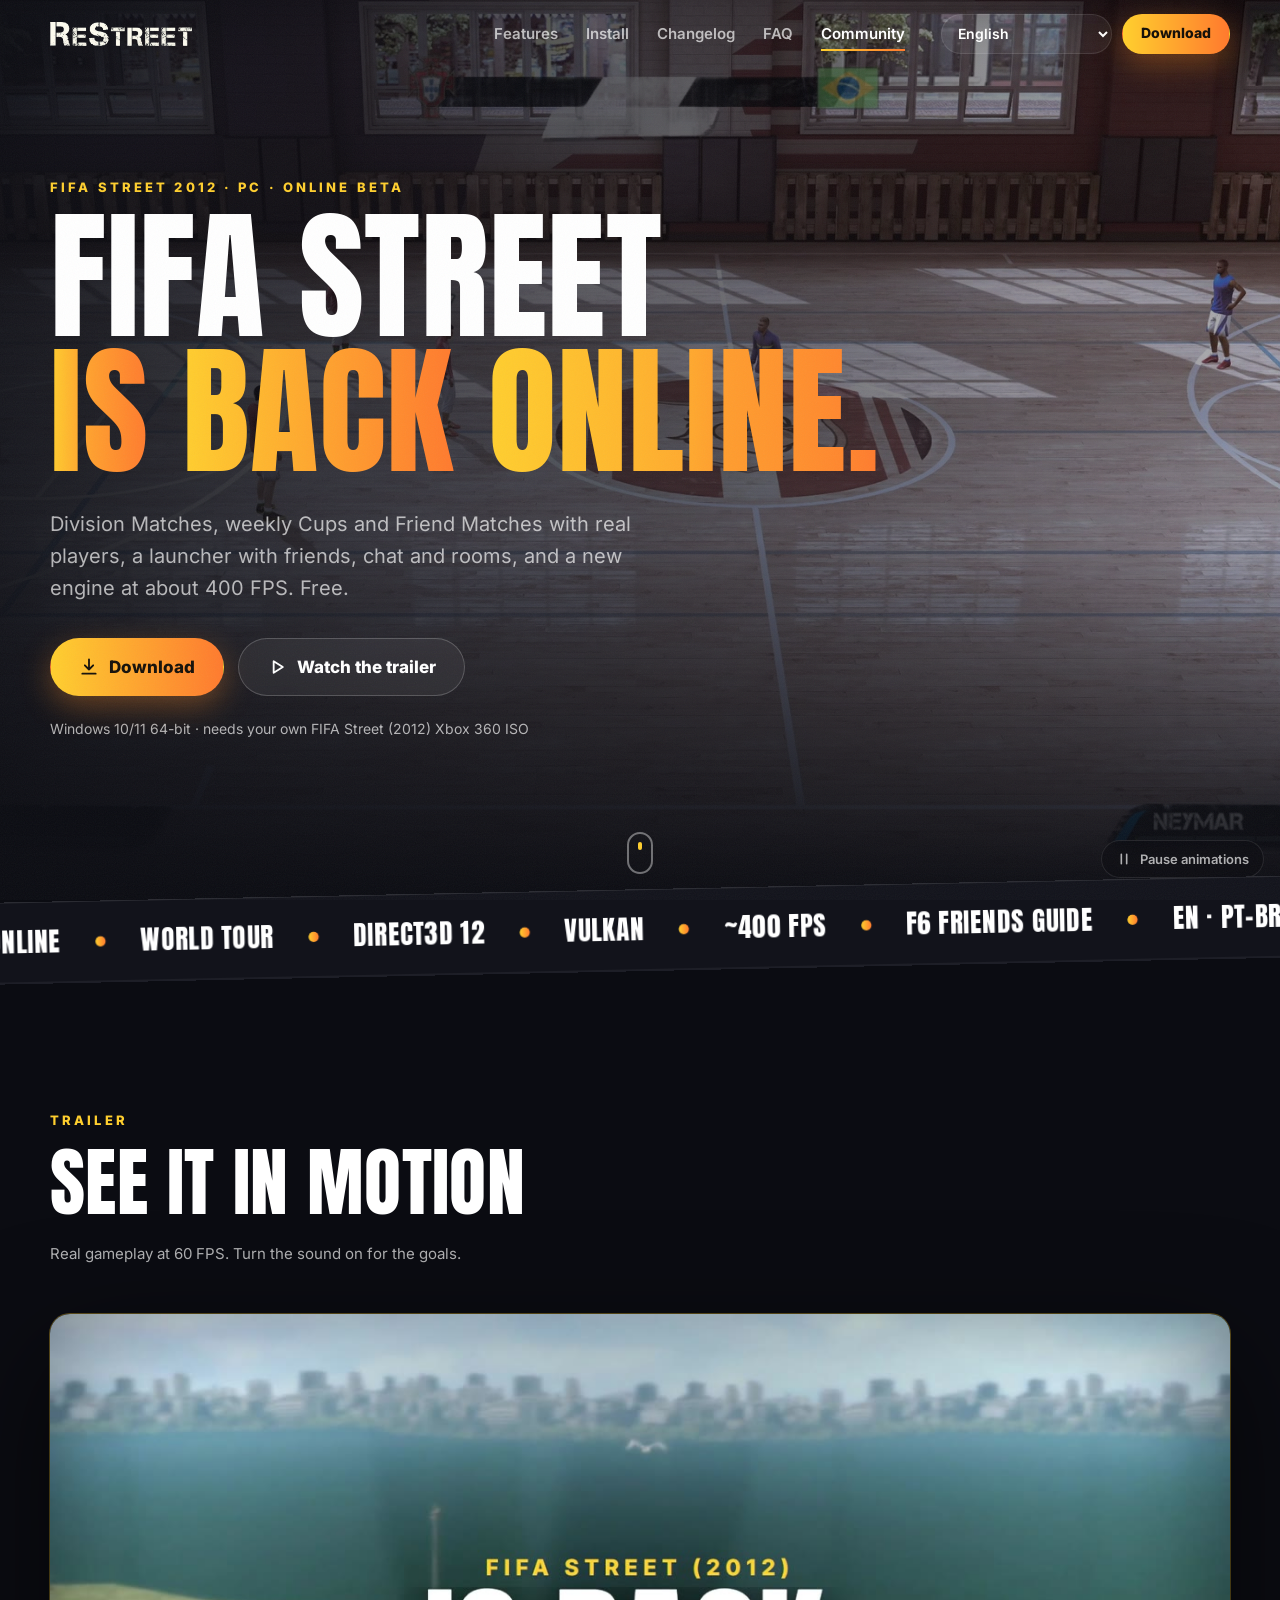
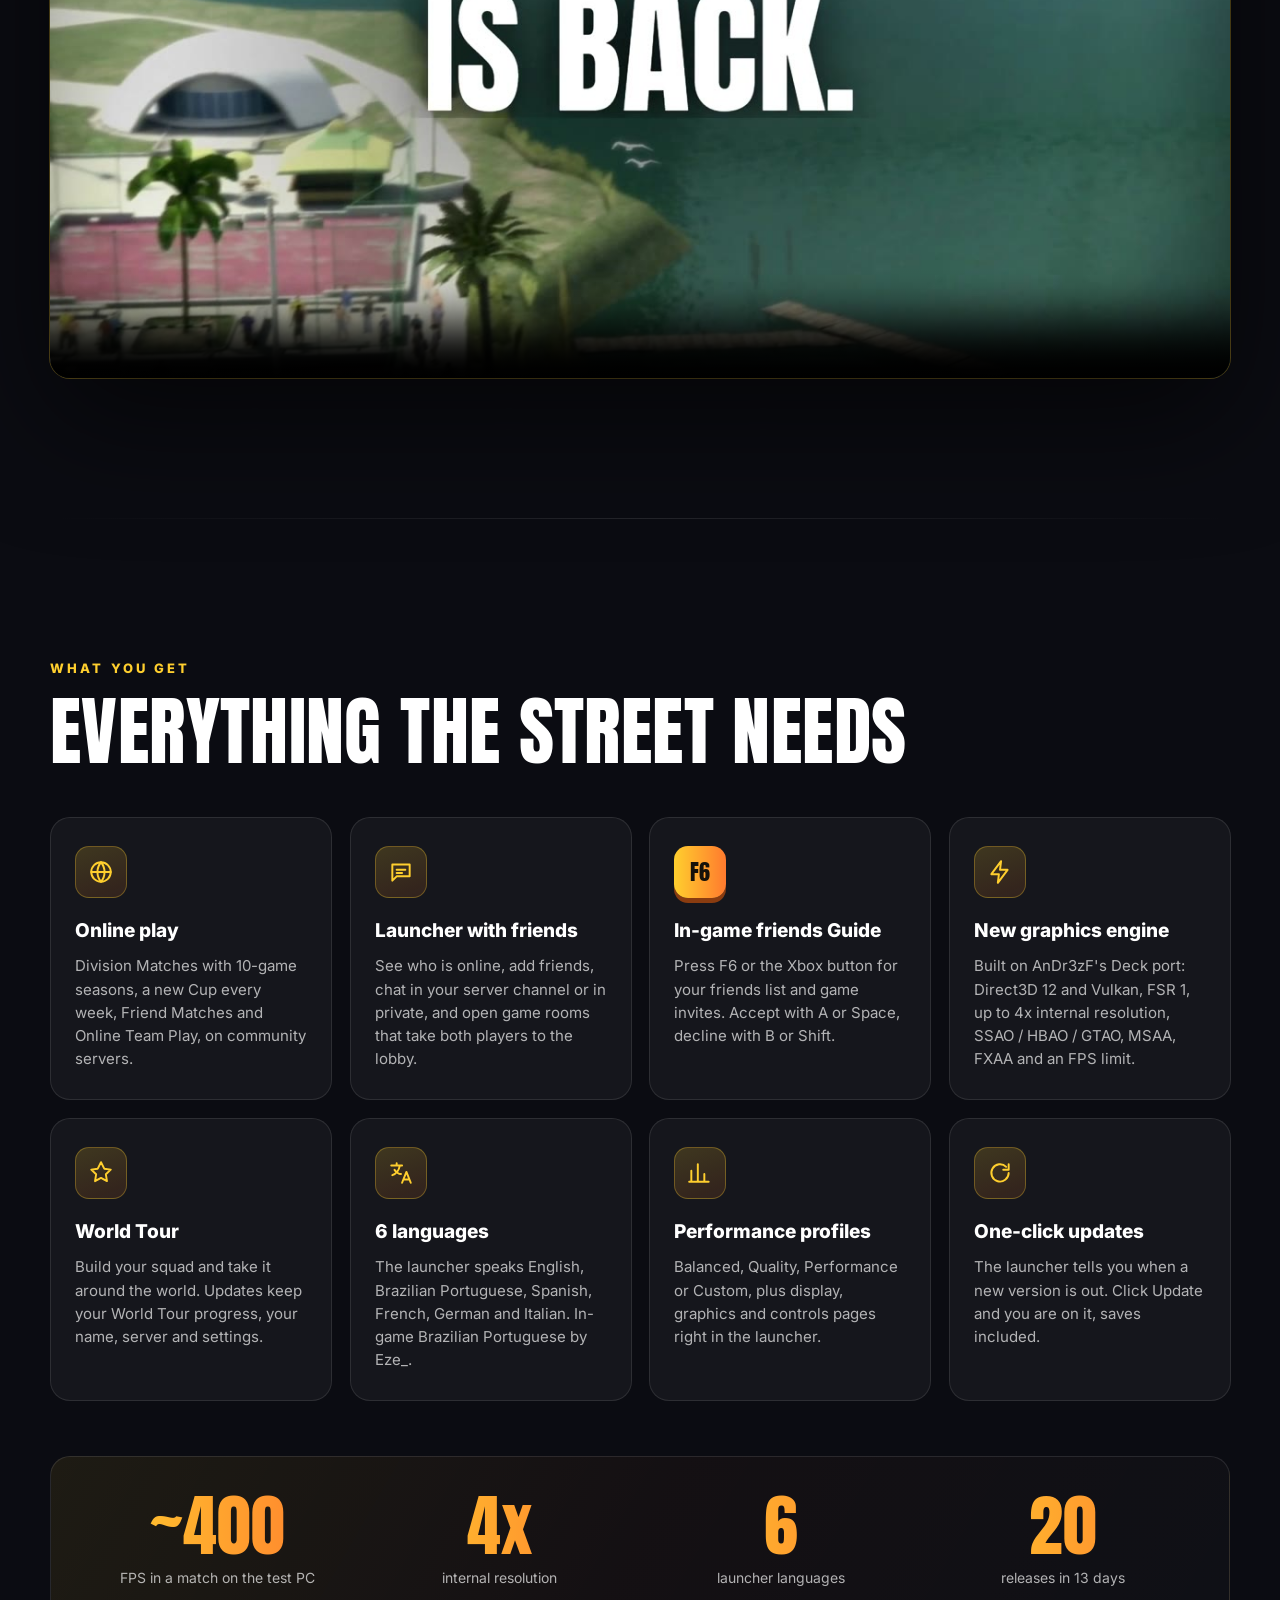
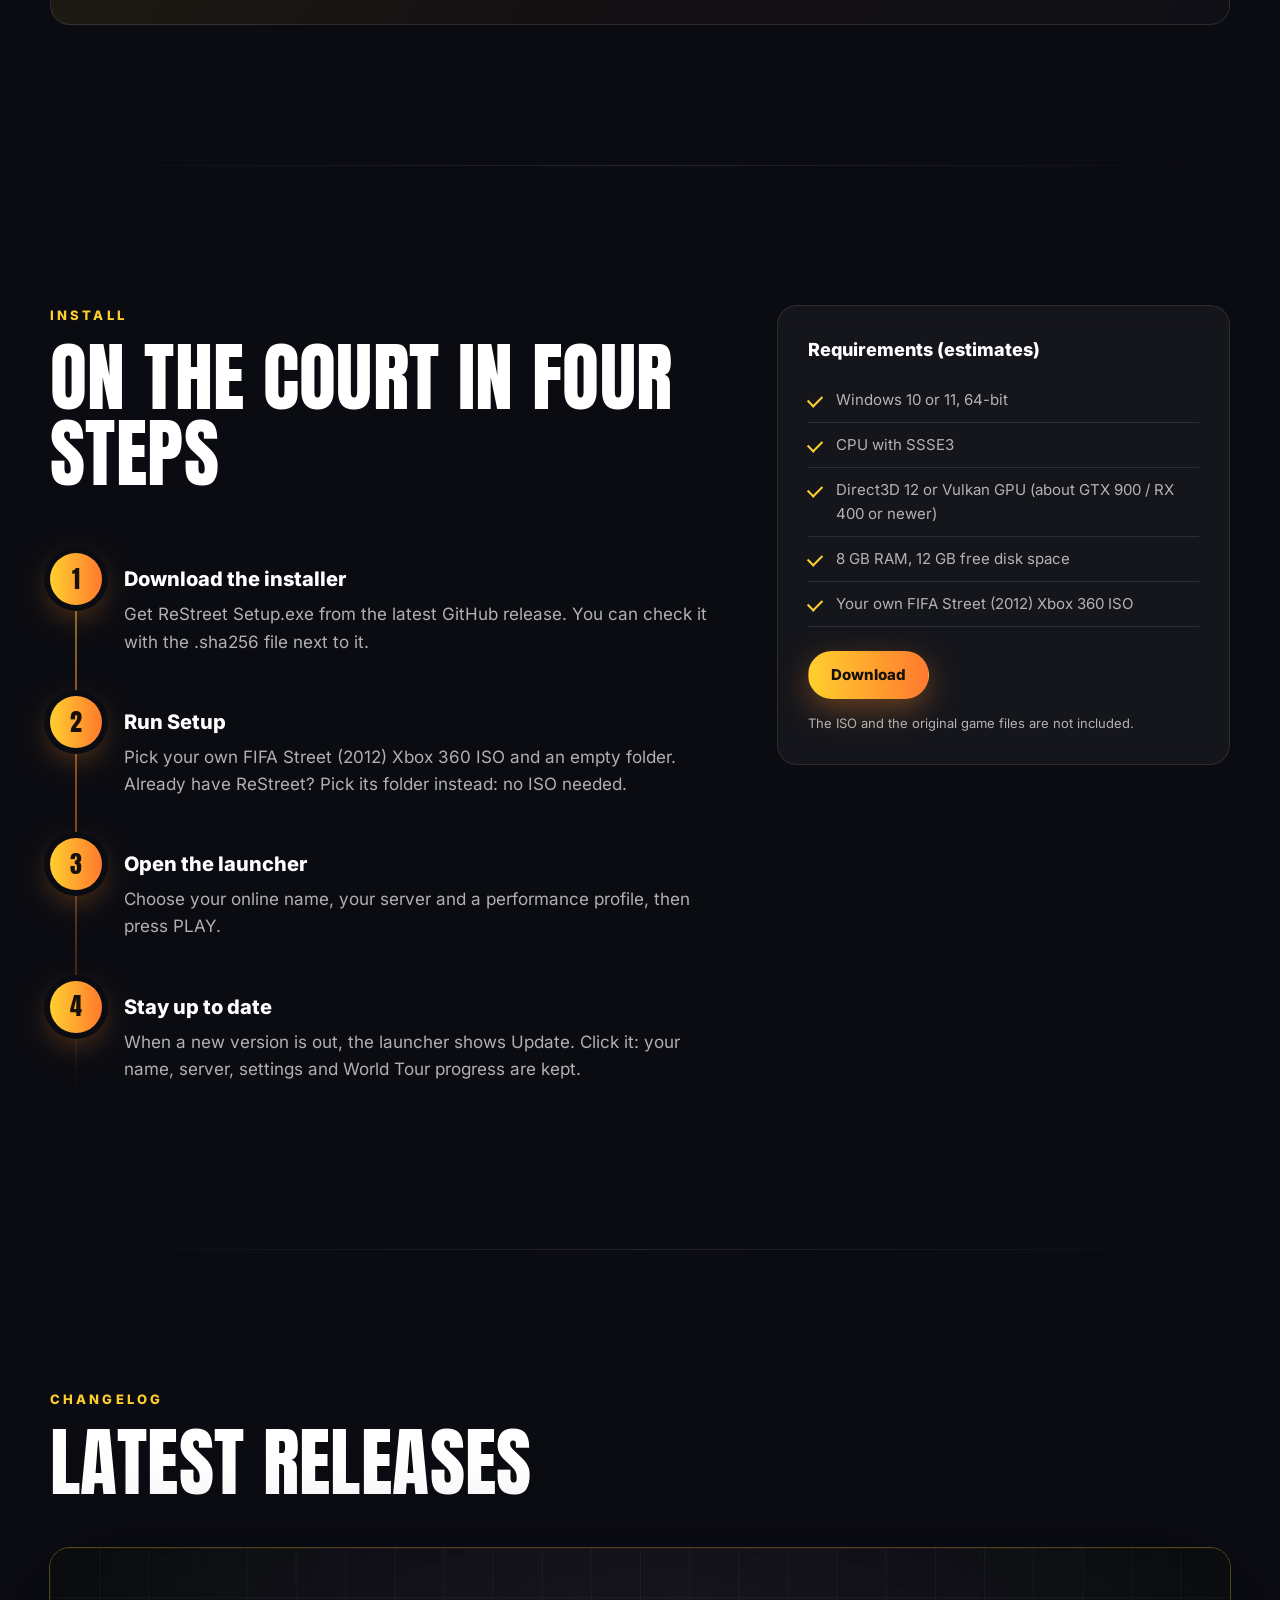
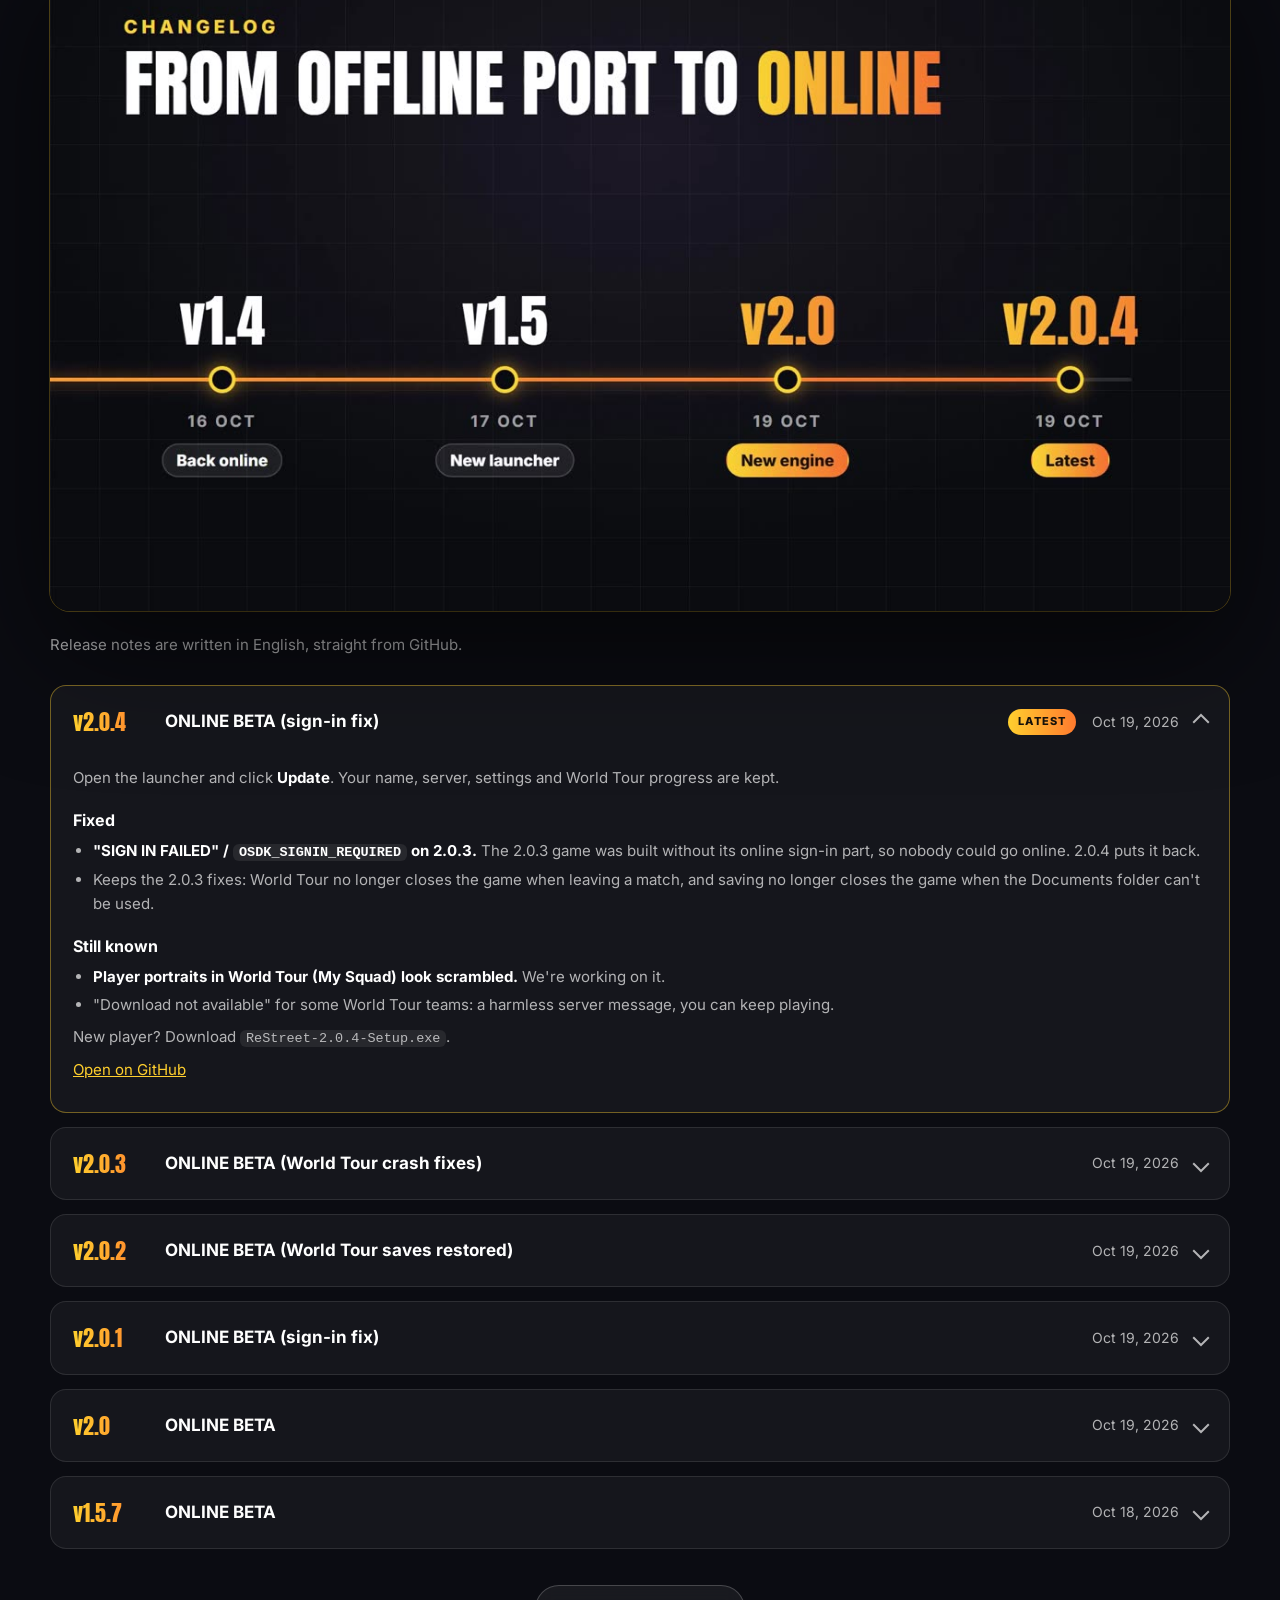
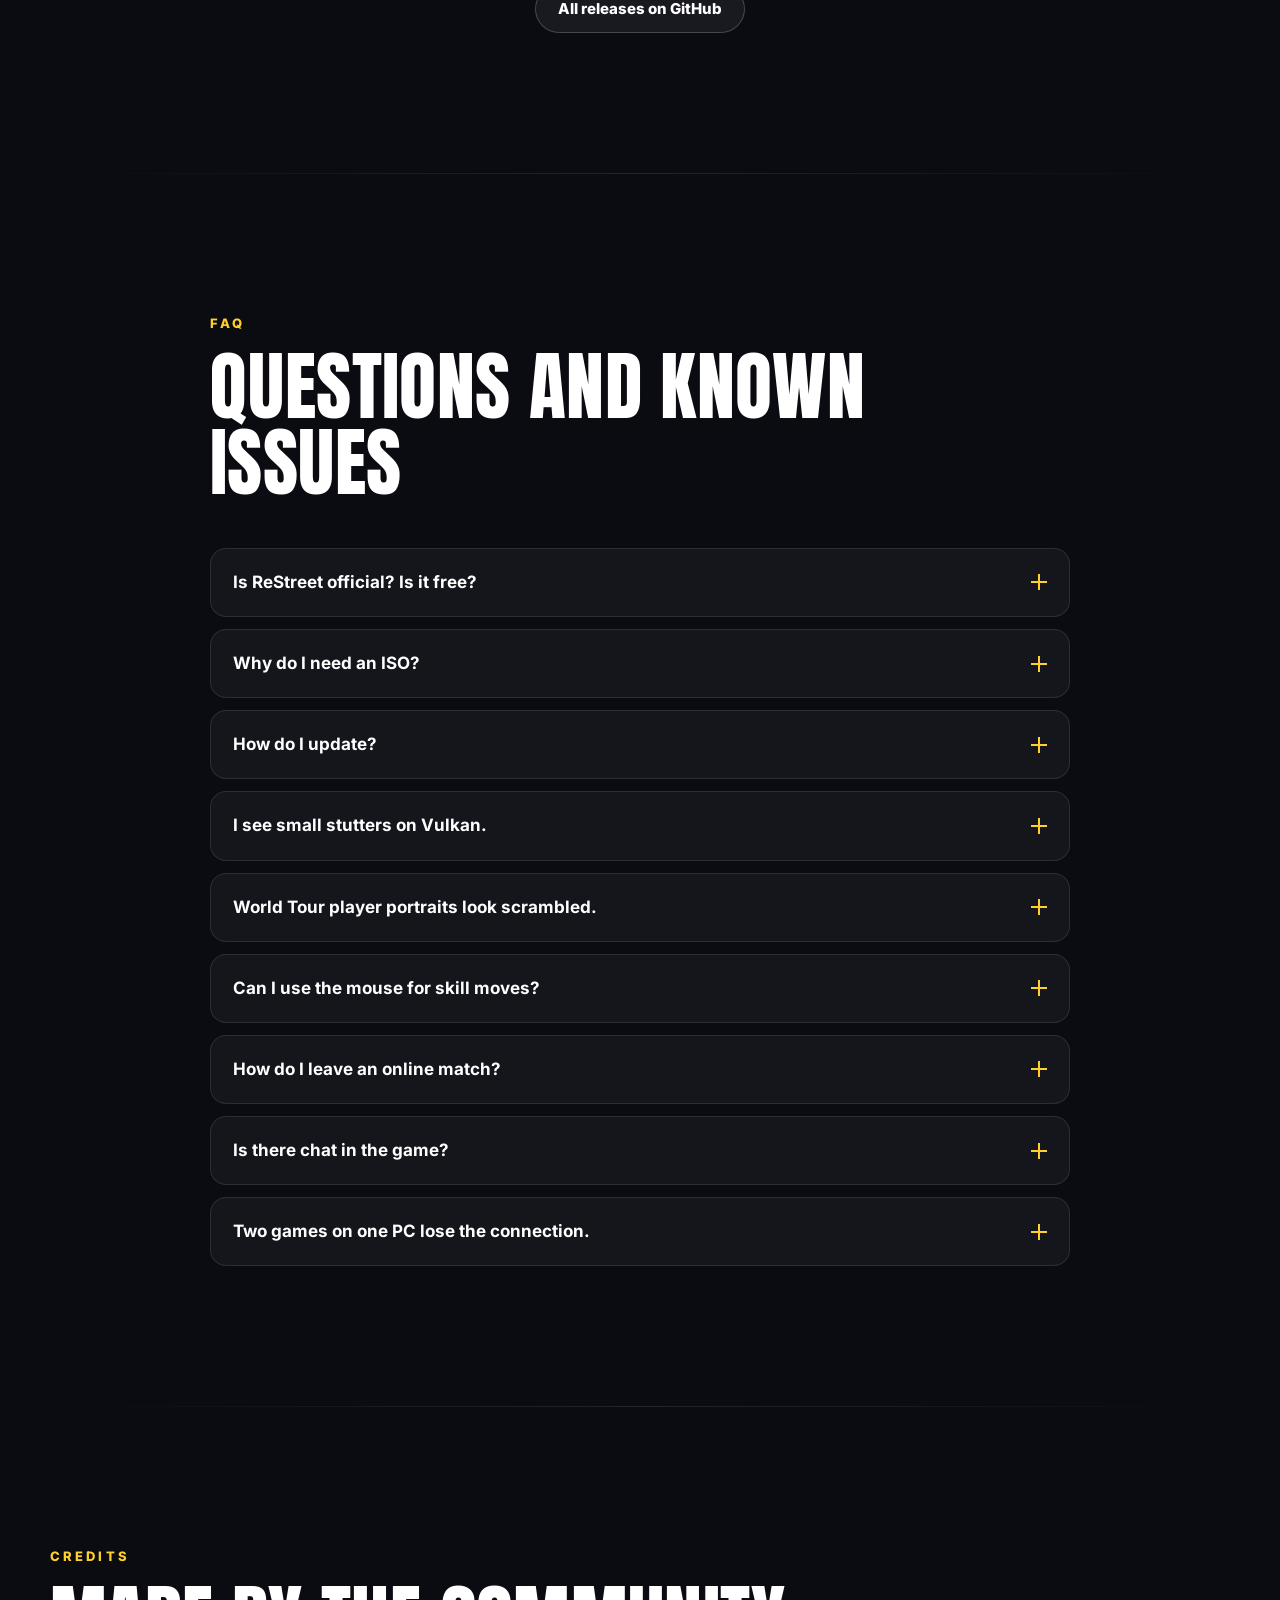
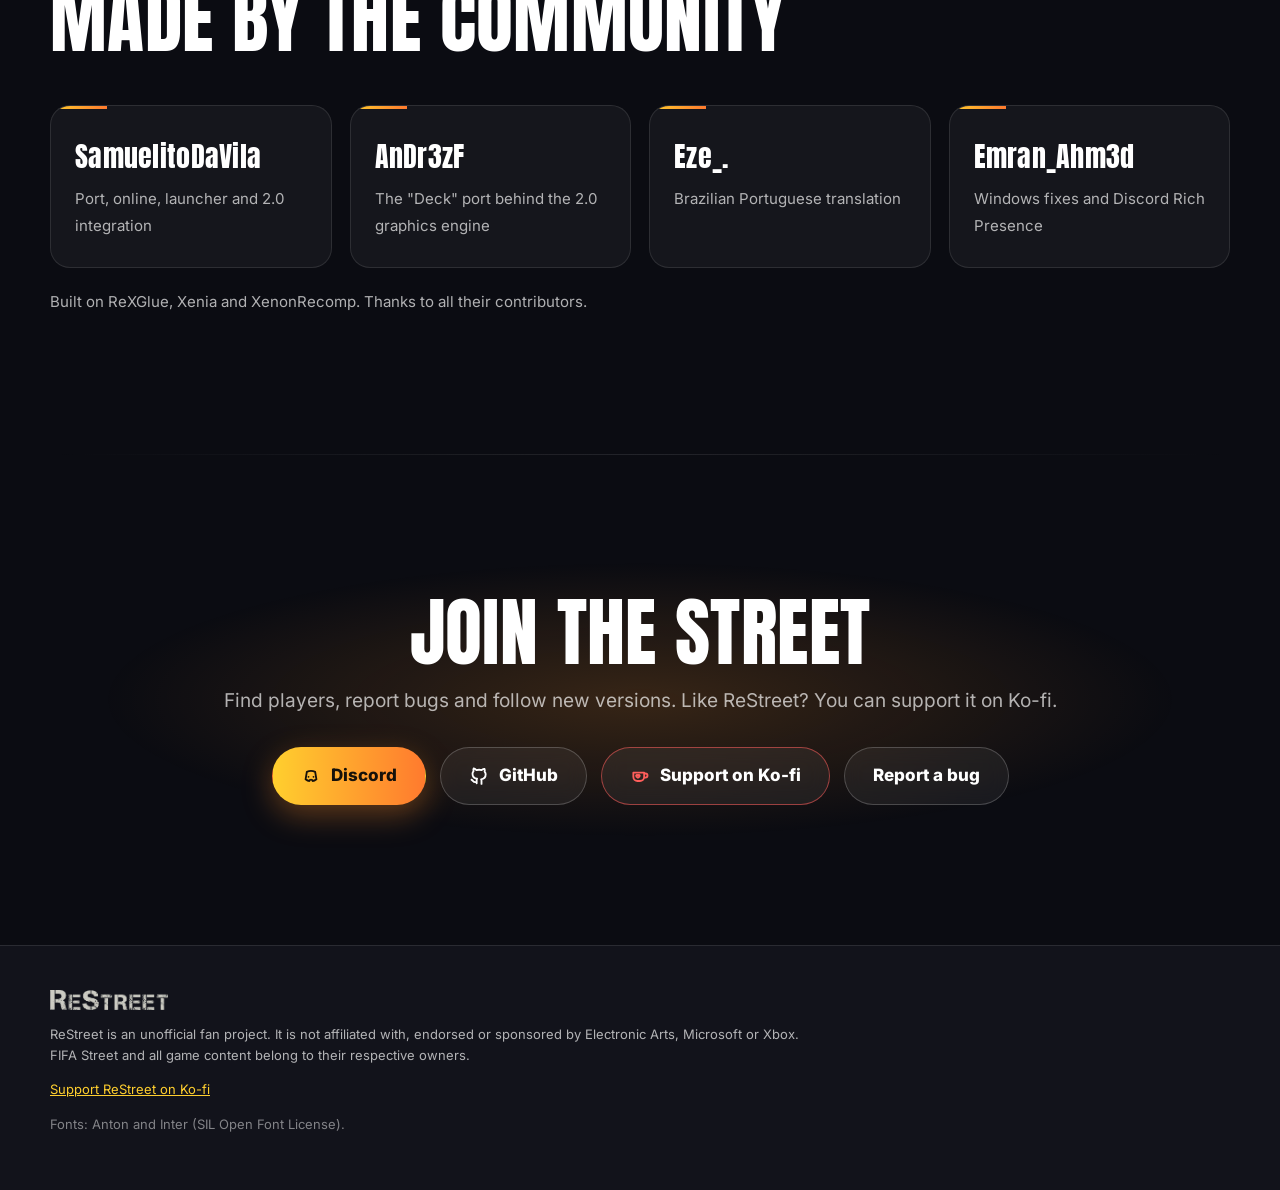
==== index.html @ 25da07d9 "ReStreet website Co-Authored-By: Claude Opus 5.5 <noreply@anthropic.com>" ====
<!doctype html>
<html lang="en">
<head>
  <meta charset="utf-8" />
  <meta name="viewport" content="width=device-width, initial-scale=1" />
  <title>ReStreet — FIFA Street 2012 on PC, online again</title>
  <meta name="description" content="ReStreet is a free, unofficial PC port of FIFA Street (2012) with online play, a launcher with friends, chat and rooms, and a new graphics engine." />
  <meta name="theme-color" content="#0b0c12" />
  <meta property="og:title" content="ReStreet — FIFA Street 2012 on PC, online again" />
  <meta property="og:description" content="Free, unofficial PC port of FIFA Street (2012) with online play." />
  <meta property="og:image" content="https://samuelit0davila.github.io/fifa-street-pc-port/assets/img/shot-juggle.jpg" />
  <link rel="icon" href="assets/img/favicon.svg" type="image/svg+xml" />
  <link rel="preload" href="assets/fonts/anton.woff2" as="font" type="font/woff2" crossorigin />
  <link rel="stylesheet" href="assets/css/site.css" />
  <script>document.documentElement.classList.add("js")</script>
</head>
<body>
  <a class="skip" href="#main" data-i18n="skip">Skip to content</a>
  <div class="progress" aria-hidden="true"><span id="progress"></span></div>

  <header class="nav" id="nav">
    <div class="wrap nav__in">
      <a class="nav__logo" href="#top" aria-label="ReStreet"><img src="assets/img/logo.png" alt="ReStreet" width="160" height="27" /></a>
      <nav class="nav__links" id="navlinks" aria-label="Main">
        <a href="#features" data-i18n="nav.features">Features</a>
        <a href="#install" data-i18n="nav.install">Install</a>
        <a href="#changelog" data-i18n="nav.changelog">Changelog</a>
        <a href="#faq" data-i18n="nav.faq">FAQ</a>
        <a href="#community" data-i18n="nav.community">Community</a>
      </nav>
      <div class="nav__end">
        <label class="sr" for="lang" data-i18n="lang">Language</label>
        <select id="lang" class="lang"></select>
        <a class="btn btn--sm btn--hot dl-link" href="https://github.com/samuelit0davila/fifa-street-pc-port/releases/latest" data-i18n="nav.download">Download</a>
        <button class="burger" id="burger" aria-expanded="false" aria-controls="navlinks"><span class="sr" data-i18n="menu">Menu</span><i></i><i></i><i></i></button>
      </div>
    </div>
  </header>

  <main id="main">
    <!-- HERO -->
    <section class="hero" id="top">
      <video class="hero__video" id="heroVideo" autoplay muted loop playsinline preload="auto" poster="assets/img/hero-poster.jpg" aria-hidden="true">
        <source src="assets/video/hero.mp4" type="video/mp4" />
      </video>
      <div class="hero__shade"></div>
      <div class="wrap hero__in">
        <p class="kicker reveal" data-i18n="hero.kicker">FIFA Street 2012 · PC · Online beta</p>
        <h1 class="hero__title">
          <span class="line"><span class="split" data-i18n="hero.t1">FIFA Street</span></span>
          <span class="line"><span class="split grad" data-i18n="hero.t2">is back online.</span></span>
        </h1>
        <p class="hero__sub reveal" data-i18n="hero.sub">Division Matches, weekly Cups and Friend Matches with real players, a launcher with friends, chat and rooms, and a new engine at about 400 FPS. Free.</p>
        <div class="hero__cta reveal">
          <a class="btn btn--hot btn--lg dl-link" href="https://github.com/samuelit0davila/fifa-street-pc-port/releases/latest">
            <svg viewBox="0 0 24 24" aria-hidden="true"><path d="M12 3v12m0 0l-5-5m5 5l5-5M4 20h16" /></svg>
            <span data-i18n="hero.dl">Download</span>
          </a>
          <a class="btn btn--ghost btn--lg" href="#trailer">
            <svg viewBox="0 0 24 24" aria-hidden="true"><path d="M8 5v14l11-7z" /></svg>
            <span data-i18n="hero.watch">Watch the trailer</span>
          </a>
        </div>
        <p class="hero__meta reveal"><span data-i18n="hero.meta">Windows 10/11 64-bit · needs your own FIFA Street (2012) Xbox 360 ISO</span></p>
      </div>
      <a class="scroll" href="#trailer" aria-label="Scroll"><span></span></a>
      <button class="motion" id="motionBtn" aria-pressed="false"><svg viewBox="0 0 24 24" aria-hidden="true"><path class="i-pause" d="M8 5v14M16 5v14" /><path class="i-play" d="M8 5v14l11-7z" /></svg><span id="motionLabel">Pause animations</span></button>
    </section>

    <!-- MARQUEE -->
    <div class="marquee" aria-hidden="true">
      <div class="marquee__track">
        <span>Online</span><b></b><span>World Tour</span><b></b><span>Direct3D 12</span><b></b><span>Vulkan</span><b></b><span>~400 FPS</span><b></b><span>F6 Friends Guide</span><b></b><span>EN · PT-BR · ES · FR · DE · IT</span><b></b><span>Free</span><b></b>
        <span>Online</span><b></b><span>World Tour</span><b></b><span>Direct3D 12</span><b></b><span>Vulkan</span><b></b><span>~400 FPS</span><b></b><span>F6 Friends Guide</span><b></b><span>EN · PT-BR · ES · FR · DE · IT</span><b></b><span>Free</span><b></b>
      </div>
    </div>

    <!-- TRAILER -->
    <section class="section" id="trailer">
      <div class="wrap">
        <header class="head reveal">
          <p class="kicker" data-i18n="trailer.kicker">Trailer</p>
          <h2 class="h2" data-i18n="trailer.title">See it in motion</h2>
          <p class="note" data-i18n="trailer.note">Real gameplay at 60 FPS. Turn the sound on for the goals.</p>
        </header>
        <figure class="player reveal">
          <video id="reel" controls muted playsinline preload="metadata" poster="assets/img/trailer-poster.jpg">
            <source src="assets/video/trailer.mp4" type="video/mp4" />
          </video>
          <figcaption class="sr" data-i18n="trailer.caption">Trailer captured in-game at maximum settings: World Tour, menus, goals, skills, the new engine, online play and the launcher.</figcaption>
        </figure>
      </div>
    </section>

    <!-- FEATURES -->
    <section class="section" id="features">
      <div class="wrap">
        <header class="head reveal">
          <p class="kicker" data-i18n="feat.kicker">What you get</p>
          <h2 class="h2" data-i18n="feat.title">Everything the street needs</h2>
        </header>
        <div class="cards">
          <article class="card reveal tilt">
            <div class="card__icon"><svg viewBox="0 0 24 24" aria-hidden="true"><circle cx="12" cy="12" r="9" /><path d="M3 12h18M12 3a14 14 0 0 1 0 18M12 3a14 14 0 0 0 0 18" /></svg></div>
            <h3 data-i18n="f1.t">Online play</h3>
            <p data-i18n="f1.d">Division Matches with 10-game seasons, a new Cup every week, Friend Matches and Online Team Play, on community servers.</p>
          </article>
          <article class="card reveal tilt">
            <div class="card__icon"><svg viewBox="0 0 24 24" aria-hidden="true"><path d="M4 5h16v11H8l-4 4z" /><path d="M8 10h8M8 13h5" /></svg></div>
            <h3 data-i18n="f2.t">Launcher with friends</h3>
            <p data-i18n="f2.d">See who is online, add friends, chat in your server channel or in private, and open game rooms that take both players to the lobby.</p>
          </article>
          <article class="card reveal tilt">
            <div class="card__icon card__icon--key">F6</div>
            <h3 data-i18n="f3.t">In-game friends Guide</h3>
            <p data-i18n="f3.d">Press F6 or the Xbox button for your friends list and game invites. Accept with A or Space, decline with B or Shift.</p>
          </article>
          <article class="card reveal tilt">
            <div class="card__icon"><svg viewBox="0 0 24 24" aria-hidden="true"><path d="M13 2L4 14h7l-1 8 9-12h-7z" /></svg></div>
            <h3 data-i18n="f4.t">New graphics engine</h3>
            <p data-i18n="f4.d">Built on AnDr3zF's Deck port: Direct3D 12 and Vulkan, FSR 1, up to 4x internal resolution, SSAO / HBAO / GTAO, MSAA, FXAA and an FPS limit.</p>
          </article>
          <article class="card reveal tilt">
            <div class="card__icon"><svg viewBox="0 0 24 24" aria-hidden="true"><path d="M12 2l3 6 6 .9-4.5 4.3 1 6.3L12 16.6 6.5 19.5l1-6.3L3 8.9 9 8z" /></svg></div>
            <h3 data-i18n="f5.t">World Tour</h3>
            <p data-i18n="f5.d">Build your squad and take it around the world. Updates keep your World Tour progress, your name, server and settings.</p>
          </article>
          <article class="card reveal tilt">
            <div class="card__icon"><svg viewBox="0 0 24 24" aria-hidden="true"><path d="M3 5h10M8 3v2m3 0c-1 5-4 8-7 9m2-5c1 2 4 4 6 4" /><path d="M13 21l4-10 4 10m-6.5-3h5" /></svg></div>
            <h3 data-i18n="f6.t">6 languages</h3>
            <p data-i18n="f6.d">The launcher speaks English, Brazilian Portuguese, Spanish, French, German and Italian. In-game Brazilian Portuguese by Eze_.</p>
          </article>
          <article class="card reveal tilt">
            <div class="card__icon"><svg viewBox="0 0 24 24" aria-hidden="true"><path d="M4 20V10m6 10V4m6 16v-7m4 7H2" /></svg></div>
            <h3 data-i18n="f7.t">Performance profiles</h3>
            <p data-i18n="f7.d">Balanced, Quality, Performance or Custom, plus display, graphics and controls pages right in the launcher.</p>
          </article>
          <article class="card reveal tilt">
            <div class="card__icon"><svg viewBox="0 0 24 24" aria-hidden="true"><path d="M20 12a8 8 0 1 1-2.3-5.7M20 4v5h-5" /></svg></div>
            <h3 data-i18n="f8.t">One-click updates</h3>
            <p data-i18n="f8.d">The launcher tells you when a new version is out. Click Update and you are on it, saves included.</p>
          </article>
        </div>

        <div class="stats reveal" role="list">
          <div class="stat" role="listitem"><b class="count" data-to="400" data-pre="~">~400</b><span data-i18n="s1">FPS in a match on the test PC</span></div>
          <div class="stat" role="listitem"><b class="count" data-to="4" data-suf="x">4x</b><span data-i18n="s2">internal resolution</span></div>
          <div class="stat" role="listitem"><b class="count" data-to="6">6</b><span data-i18n="s3">launcher languages</span></div>
          <div class="stat" role="listitem"><b class="count" data-to="20">20</b><span data-i18n="s4">releases in 13 days</span></div>
        </div>
      </div>
    </section>

    <!-- INSTALL -->
    <section class="section" id="install">
      <div class="wrap install">
        <div>
          <header class="head reveal">
            <p class="kicker" data-i18n="ins.kicker">Install</p>
            <h2 class="h2" data-i18n="ins.title">On the court in four steps</h2>
          </header>
          <ol class="steps">
            <li class="step reveal"><b>1</b><div><h3 data-i18n="i1.t">Download the installer</h3><p data-i18n="i1.d">Get ReStreet Setup.exe from the latest GitHub release. You can check it with the .sha256 file next to it.</p></div></li>
            <li class="step reveal"><b>2</b><div><h3 data-i18n="i2.t">Run Setup</h3><p data-i18n="i2.d">Pick your own FIFA Street (2012) Xbox 360 ISO and an empty folder. Already have ReStreet? Pick its folder instead: no ISO needed.</p></div></li>
            <li class="step reveal"><b>3</b><div><h3 data-i18n="i3.t">Open the launcher</h3><p data-i18n="i3.d">Choose your online name, your server and a performance profile, then press PLAY.</p></div></li>
            <li class="step reveal"><b>4</b><div><h3 data-i18n="i4.t">Stay up to date</h3><p data-i18n="i4.d">When a new version is out, the launcher shows Update. Click it: your name, server, settings and World Tour progress are kept.</p></div></li>
          </ol>
        </div>
        <aside class="req reveal" aria-labelledby="req-t">
          <h3 id="req-t" data-i18n="req.t">Requirements (estimates)</h3>
          <ul>
            <li data-i18n="req.1">Windows 10 or 11, 64-bit</li>
            <li data-i18n="req.2">CPU with SSSE3</li>
            <li data-i18n="req.3">Direct3D 12 or Vulkan GPU (about GTX 900 / RX 400 or newer)</li>
            <li data-i18n="req.4">8 GB RAM, 12 GB free disk space</li>
            <li data-i18n="req.5">Your own FIFA Street (2012) Xbox 360 ISO</li>
          </ul>
          <a class="btn btn--hot dl-link" href="https://github.com/samuelit0davila/fifa-street-pc-port/releases/latest"><span data-i18n="hero.dl">Download</span></a>
          <p class="req__note" data-i18n="req.note">The ISO and the original game files are not included.</p>
        </aside>
      </div>
    </section>

    <!-- CHANGELOG -->
    <section class="section" id="changelog">
      <div class="wrap">
        <header class="head reveal">
          <p class="kicker" data-i18n="log.kicker">Changelog</p>
          <h2 class="h2" data-i18n="log.title">Latest releases</h2>
        </header>
        <figure class="player player--slim reveal">
          <video id="logVideo" muted loop playsinline preload="none" poster="assets/img/changelog-poster.jpg" aria-hidden="true">
            <source src="assets/video/changelog.mp4" type="video/mp4" />
          </video>
        </figure>
        <p class="note reveal" data-i18n="log.note">Release notes are written in English, straight from GitHub.</p>
        <div class="releases" id="releases" aria-live="polite"></div>
        <p class="center reveal"><a class="btn btn--ghost" href="https://github.com/samuelit0davila/fifa-street-pc-port/releases" data-i18n="log.all">All releases on GitHub</a></p>
      </div>
    </section>

    <!-- FAQ -->
    <section class="section" id="faq">
      <div class="wrap faq">
        <header class="head reveal">
          <p class="kicker" data-i18n="faq.kicker">FAQ</p>
          <h2 class="h2" data-i18n="faq.title">Questions and known issues</h2>
        </header>
        <div class="qa">
          <details class="reveal"><summary data-i18n="q1">Is ReStreet official? Is it free?</summary><p data-i18n="a1">It is a free fan project, not affiliated with EA, Microsoft or Xbox. You need your own copy of FIFA Street (2012) for Xbox 360.</p></details>
          <details class="reveal"><summary data-i18n="q2">Why do I need an ISO?</summary><p data-i18n="a2">The installer reads the game's data from your own disc image. The ISO and the original game files are never included in ReStreet.</p></details>
          <details class="reveal"><summary data-i18n="q3">How do I update?</summary><p data-i18n="a3">Open the launcher and click Update. New players download the latest Setup.exe instead.</p></details>
          <details class="reveal"><summary data-i18n="q4">I see small stutters on Vulkan.</summary><p data-i18n="a4">Vulkan has small stutters on 2.0. Switch to Direct3D 12 in the launcher.</p></details>
          <details class="reveal"><summary data-i18n="q5">World Tour player portraits look scrambled.</summary><p data-i18n="a5">Known issue in My Squad; a fix is in progress. "Download not available" for some World Tour teams is a harmless server message.</p></details>
          <details class="reveal"><summary data-i18n="q6">Can I use the mouse for skill moves?</summary><p data-i18n="a6">Not yet on 2.0: the launcher option is hidden for now.</p></details>
          <details class="reveal"><summary data-i18n="q7">How do I leave an online match?</summary><p data-i18n="a7">Press START + B. The game's own "leave this session?" question can show behind it: close it with A.</p></details>
          <details class="reveal"><summary data-i18n="q8">Is there chat in the game?</summary><p data-i18n="a8">Chat is only in the launcher for now. In the game, use the friends Guide (F6) for invites.</p></details>
          <details class="reveal"><summary data-i18n="q9">Two games on one PC lose the connection.</summary><p data-i18n="a9">This can happen after an invite when both games run on the same PC. It does not affect players on different PCs.</p></details>
        </div>
      </div>
    </section>

    <!-- CREDITS -->
    <section class="section" id="credits">
      <div class="wrap">
        <header class="head reveal">
          <p class="kicker" data-i18n="cred.kicker">Credits</p>
          <h2 class="h2" data-i18n="cred.title">Made by the community</h2>
        </header>
        <div class="people">
          <div class="person reveal tilt"><b>SamuelitoDaVila</b><span data-i18n="c1">Port, online, launcher and 2.0 integration</span></div>
          <div class="person reveal tilt"><b>AnDr3zF</b><span data-i18n="c2">The "Deck" port behind the 2.0 graphics engine</span></div>
          <div class="person reveal tilt"><b>Eze_.</b><span data-i18n="c3">Brazilian Portuguese translation</span></div>
          <div class="person reveal tilt"><b>Emran_Ahm3d</b><span data-i18n="c4">Windows fixes and Discord Rich Presence</span></div>
        </div>
        <p class="note reveal" data-i18n="c5">Built on ReXGlue, Xenia and XenonRecomp. Thanks to all their contributors.</p>
      </div>
    </section>

    <!-- COMMUNITY -->
    <section class="section section--cta" id="community">
      <div class="wrap cta reveal">
        <h2 class="h2" data-i18n="com.title">Join the street</h2>
        <p data-i18n="com.d">Find players, report bugs and follow new versions. Like ReStreet? You can support it on Ko-fi.</p>
        <div class="cta__row">
          <a class="btn btn--hot btn--lg" href="https://discord.gg/CqjYMGKyy2" rel="noopener">
            <svg viewBox="0 0 24 24" aria-hidden="true"><path d="M7 7c3-1.3 7-1.3 10 0l1.5 9c-1.6 1.3-3.3 2-4.5 2l-1-1.6M7 7L5.5 16c1.6 1.3 3.3 2 4.5 2l1-1.6M9 13h.01M15 13h.01" /></svg>
            <span>Discord</span>
          </a>
          <a class="btn btn--ghost btn--lg" href="https://github.com/samuelit0davila/fifa-street-pc-port" rel="noopener">
            <svg viewBox="0 0 24 24" aria-hidden="true"><path d="M9 19c-4 1.5-4-2-6-2.5m12 5v-3.5c0-1 .1-1.4-.5-2 2.8-.3 5.5-1.4 5.5-6a4.6 4.6 0 0 0-1.3-3.2 4.2 4.2 0 0 0-.1-3.2s-1-.3-3.4 1.3a11.6 11.6 0 0 0-6.2 0C6.6 2.6 5.6 2.9 5.6 2.9a4.2 4.2 0 0 0-.1 3.2A4.6 4.6 0 0 0 4.2 9.3c0 4.6 2.7 5.7 5.5 6-.6.6-.6 1.2-.5 2v3.5" /></svg>
            <span>GitHub</span>
          </a>
          <a class="btn btn--ghost btn--lg btn--kofi" href="https://ko-fi.com/samuelitodavila" rel="noopener">
            <svg viewBox="0 0 24 24" aria-hidden="true"><path d="M4 8h13v5a5 5 0 0 1-5 5H9a5 5 0 0 1-5-5zM17 9h1.5a2.5 2.5 0 0 1 0 5H17M9.5 11.2c.8-.9 2.2-.4 2.2.6 0 1.1-2.2 2.4-2.2 2.4s-2.2-1.3-2.2-2.4c0-1 1.4-1.5 2.2-.6z" /></svg>
            <span data-i18n="com.kofi">Support on Ko-fi</span>
          </a>
          <a class="btn btn--ghost btn--lg" href="https://github.com/samuelit0davila/fifa-street-pc-port/issues" rel="noopener"><span data-i18n="com.bug">Report a bug</span></a>
        </div>
      </div>
    </section>
  </main>

  <footer class="foot">
    <div class="wrap foot__in">
      <img src="assets/img/logo.png" alt="ReStreet" width="120" height="20" />
      <p data-i18n="foot.legal">ReStreet is an unofficial fan project. It is not affiliated with, endorsed or sponsored by Electronic Arts, Microsoft or Xbox. FIFA Street and all game content belong to their respective owners.</p>
      <p><a href="https://ko-fi.com/samuelitodavila" rel="noopener" data-i18n="foot.kofi">Support ReStreet on Ko-fi</a></p>
      <p class="foot__small" data-i18n="foot.fonts">Fonts: Anton and Inter (SIL Open Font License).</p>
    </div>
  </footer>


  <script src="assets/js/i18n.js"></script>
  <script src="assets/js/releases.js"></script>
  <script src="assets/js/site.js"></script>
</body>
</html>
---- assets/css/site.css ----
@font-face { font-family: "Anton"; src: url("../fonts/anton.woff2") format("woff2"); font-display: swap; unicode-range: U+0000-00FF, U+0131, U+0152-0153, U+02BB-02BC, U+02C6, U+02DA, U+02DC, U+2000-206F, U+20AC, U+2122, U+2191, U+2193, U+2212, U+2215, U+FEFF, U+FFFD; }
@font-face { font-family: "Anton"; src: url("../fonts/anton-ext.woff2") format("woff2"); font-display: swap; unicode-range: U+0100-024F, U+1E00-1EFF, U+20A0-20AB, U+20AD-20CF, U+2C60-2C7F, U+A720-A7FF; }
@font-face { font-family: "Inter"; src: url("../fonts/inter.woff2") format("woff2"); font-weight: 100 900; font-display: swap; unicode-range: U+0000-00FF, U+0131, U+0152-0153, U+02BB-02BC, U+02C6, U+02DA, U+02DC, U+2000-206F, U+20AC, U+2122, U+2191, U+2193, U+2212, U+2215, U+FEFF, U+FFFD; }
@font-face { font-family: "Inter"; src: url("../fonts/inter-ext.woff2") format("woff2"); font-weight: 100 900; font-display: swap; unicode-range: U+0100-024F, U+1E00-1EFF, U+20A0-20AB, U+20AD-20CF, U+2C60-2C7F, U+A720-A7FF; }

:root {
  --bg: #0b0c12; --bg-2: #12131b; --panel: rgba(255,255,255,.045); --line: rgba(255,255,255,.1);
  --ink: #fff; --muted: rgba(255,255,255,.68); --y: #ffcf2e; --o: #ff7a2e;
  --grad: linear-gradient(90deg, var(--y), var(--o));
  --r: 20px; --wrap: 1180px; --nav: 68px;
  --ease: cubic-bezier(.2,.8,.2,1);
  color-scheme: dark;
}
* { box-sizing: border-box; }
html { scroll-behavior: smooth; scroll-padding-top: calc(var(--nav) + 12px); -webkit-text-size-adjust: 100%; }
body { margin: 0; background: var(--bg); color: var(--ink); font: 400 17px/1.6 "Inter", "Segoe UI", system-ui, sans-serif; overflow-x: hidden; }
body::before { /* film grain */
  content: ""; position: fixed; inset: 0; pointer-events: none; z-index: 100; opacity: .05;
  background-image: url("data:image/svg+xml,%3Csvg xmlns='http://www.w3.org/2000/svg' width='160' height='160'%3E%3Cfilter id='n'%3E%3CfeTurbulence type='fractalNoise' baseFrequency='.9' numOctaves='2' stitchTiles='stitch'/%3E%3C/filter%3E%3Crect width='100%25' height='100%25' filter='url(%23n)'/%3E%3C/svg%3E");
}
img, video { max-width: 100%; display: block; }
a { color: var(--y); }
h1, h2, h3 { margin: 0; }
p { margin: 0; }
:focus-visible { outline: 3px solid var(--y); outline-offset: 3px; border-radius: 6px; }
.sr { position: absolute !important; width: 1px; height: 1px; overflow: hidden; clip: rect(0 0 0 0); white-space: nowrap; }
.skip { position: fixed; left: 16px; top: -60px; z-index: 200; padding: 10px 16px; background: var(--y); color: #16110a; border-radius: 10px; font-weight: 800; transition: top .2s; }
.skip:focus { top: 12px; }
.wrap { width: min(var(--wrap), 100% - 32px); margin-inline: auto; }
.center { text-align: center; }
.grad { background: var(--grad); -webkit-background-clip: text; background-clip: text; color: transparent; }
.kicker { font-weight: 800; font-size: 13px; letter-spacing: .24em; text-transform: uppercase; color: var(--y); margin-bottom: 14px; }
.h2 { font-family: "Anton", Impact, sans-serif; font-weight: 400; font-size: clamp(40px, 6vw, 76px); line-height: 1; text-transform: uppercase; letter-spacing: .005em; }
.note { color: var(--muted); font-size: 15px; margin-top: 22px; }

/* progress */
.progress { position: fixed; inset: 0 0 auto; height: 3px; z-index: 120; }
.progress span { display: block; height: 100%; width: 100%; background: var(--grad); transform-origin: left; transform: scaleX(0); }

/* buttons */
.btn { --h: 48px; display: inline-flex; align-items: center; gap: 10px; height: var(--h); padding: 0 22px; border-radius: 999px; font-weight: 800; font-size: 15px;
  text-decoration: none; color: var(--ink); border: 1px solid transparent; cursor: pointer; position: relative; overflow: hidden; isolation: isolate;
  transition: transform .25s var(--ease), box-shadow .25s var(--ease), background .25s; white-space: nowrap; }
.btn svg { width: 20px; height: 20px; fill: none; stroke: currentColor; stroke-width: 2.2; stroke-linecap: round; stroke-linejoin: round; }
.btn--sm { --h: 40px; padding: 0 18px; font-size: 14px; }
.btn--lg { --h: 58px; padding: 0 28px; font-size: 17px; }
.btn--hot { background: var(--grad); color: #16110a; box-shadow: 0 10px 30px rgba(255,140,40,.35); }
.btn--hot svg { stroke: #16110a; }
.btn--hot::after { content: ""; position: absolute; inset: 0; z-index: -1; background: linear-gradient(110deg, transparent 30%, rgba(255,255,255,.55) 50%, transparent 70%);
  transform: translateX(-120%); animation: shine 3.6s var(--ease) infinite; }
.btn--ghost { background: rgba(255,255,255,.06); border-color: rgba(255,255,255,.2); backdrop-filter: blur(10px); }
.btn:hover { transform: translateY(-2px); }
.btn--hot:hover { box-shadow: 0 16px 40px rgba(255,140,40,.5); }
.btn--ghost:hover { background: rgba(255,255,255,.12); }
.btn--kofi { border-color: rgba(255,94,91,.55); }
.btn--kofi svg { stroke: #ff5e5b; }
.btn--kofi:hover { background: rgba(255,94,91,.14); }
@keyframes shine { 0%, 55% { transform: translateX(-120%); } 85%, 100% { transform: translateX(120%); } }

/* nav */
.nav { position: fixed; inset: 0 0 auto; z-index: 110; height: var(--nav); transition: background .3s, border-color .3s, backdrop-filter .3s; border-bottom: 1px solid transparent; }
.nav.is-solid { background: rgba(11,12,18,.78); backdrop-filter: blur(16px) saturate(1.4); border-color: var(--line); }
.nav__in { height: 100%; display: flex; align-items: center; gap: 24px; }
.nav__logo img { height: 24px; width: auto; }
.nav__links { display: flex; gap: 4px; margin-left: auto; }
.nav__links a { color: var(--muted); text-decoration: none; font-weight: 600; font-size: 15px; padding: 8px 12px; border-radius: 10px; position: relative; transition: color .2s; }
.nav__links a::after { content: ""; position: absolute; left: 12px; right: 12px; bottom: 3px; height: 2px; background: var(--grad); transform: scaleX(0); transform-origin: left; transition: transform .3s var(--ease); }
.nav__links a:hover, .nav__links a.is-on { color: var(--ink); }
.nav__links a:hover::after, .nav__links a.is-on::after { transform: scaleX(1); }
.nav__end { display: flex; align-items: center; gap: 10px; }
.lang { height: 40px; border-radius: 999px; padding: 0 12px; background: rgba(255,255,255,.06); color: var(--ink); border: 1px solid var(--line); font: 600 14px "Inter", sans-serif; }
.lang option { background: var(--bg-2); }
.burger { display: none; width: 42px; height: 42px; border-radius: 12px; border: 1px solid var(--line); background: rgba(255,255,255,.06); flex-direction: column; justify-content: center; align-items: center; gap: 5px; cursor: pointer; }
.burger i { display: block; width: 18px; height: 2px; background: var(--ink); border-radius: 2px; transition: transform .3s, opacity .3s; }
.burger[aria-expanded="true"] i:nth-of-type(1) { transform: translateY(7px) rotate(45deg); }
.burger[aria-expanded="true"] i:nth-of-type(2) { opacity: 0; }
.burger[aria-expanded="true"] i:nth-of-type(3) { transform: translateY(-7px) rotate(-45deg); }

/* hero */
.hero { position: relative; min-height: min(100svh, 1000px); display: flex; align-items: center; overflow: hidden; padding: calc(var(--nav) + 40px) 0 90px; }
.hero__video { position: absolute; inset: 0; width: 100%; height: 100%; object-fit: cover; transform: scale(1.04); }
.hero__shade { position: absolute; inset: 0;
  background: linear-gradient(90deg, rgba(11,12,18,.92) 0%, rgba(11,12,18,.6) 45%, rgba(11,12,18,.15) 100%), linear-gradient(180deg, rgba(11,12,18,.2) 60%, var(--bg) 100%); }
.hero__in { position: relative; }
.hero__title { font-family: "Anton", Impact, sans-serif; font-weight: 400; text-transform: uppercase; font-size: clamp(56px, 11vw, 150px); line-height: .92; letter-spacing: .005em; margin-bottom: 26px; }
.hero__title .line { display: block; overflow: hidden; padding-bottom: .04em; }
.split { display: inline-block; }
.split .ch { display: inline-block; transform: translateY(110%); animation: rise .9s var(--ease) forwards; }
.split.grad .ch { background: var(--grad); background-size: var(--gw, 100%) 100%; background-position: var(--gx, 0) 0; -webkit-background-clip: text; background-clip: text; color: transparent; }
@keyframes rise { to { transform: none; } }
.hero__sub { max-width: 620px; font-size: clamp(17px, 2vw, 20px); color: var(--muted); margin-bottom: 34px; }
.hero__cta { display: flex; flex-wrap: wrap; gap: 14px; margin-bottom: 22px; }
.hero__meta { font-size: 14px; color: var(--muted); }
.scroll { position: absolute; left: 50%; bottom: 26px; width: 26px; height: 42px; margin-left: -13px; border: 2px solid rgba(255,255,255,.4); border-radius: 14px; }
.scroll span { position: absolute; left: 50%; top: 8px; width: 4px; height: 8px; margin-left: -2px; border-radius: 2px; background: var(--y); animation: wheel 1.8s var(--ease) infinite; }
@keyframes wheel { 0% { transform: none; opacity: 1; } 70% { transform: translateY(14px); opacity: 0; } 100% { opacity: 0; } }

.motion { position: absolute; right: 16px; bottom: 22px; display: inline-flex; align-items: center; gap: 8px; height: 38px; padding: 0 14px; border-radius: 999px;
  background: rgba(11,12,18,.55); border: 1px solid var(--line); color: var(--muted); font: 600 13px "Inter", sans-serif; cursor: pointer; backdrop-filter: blur(8px); }
.motion:hover { color: var(--ink); }
.motion svg { width: 16px; height: 16px; fill: none; stroke: currentColor; stroke-width: 2.4; stroke-linecap: round; stroke-linejoin: round; }
.motion .i-play, .motion[aria-pressed="true"] .i-pause { display: none; }
.motion[aria-pressed="true"] .i-play { display: inline; }
.is-paused .marquee__track, .is-paused .btn--hot::after, .is-paused .section--cta::after, .is-paused .scroll span { animation-play-state: paused !important; }

/* marquee */
.marquee { overflow: hidden; border-block: 1px solid var(--line); background: var(--bg-2); transform: rotate(-1.2deg) scale(1.02); margin: -10px 0 0; position: relative; z-index: 2; }
.marquee__track { display: flex; align-items: center; gap: 34px; width: max-content; padding: 18px 0; animation: marquee 32s linear infinite; }
.marquee span { font-family: "Anton", Impact, sans-serif; font-size: 26px; text-transform: uppercase; letter-spacing: .04em; white-space: nowrap; }
.marquee b { width: 10px; height: 10px; border-radius: 50%; background: var(--grad); flex: none; }
@keyframes marquee { to { transform: translateX(-50%); } }

/* sections */
.section { padding: clamp(80px, 12vw, 140px) 0; position: relative; }
.section + .section::before { content: ""; position: absolute; top: 0; left: 50%; width: min(var(--wrap), 100% - 32px); transform: translateX(-50%); height: 1px; background: linear-gradient(90deg, transparent, var(--line), transparent); }
.head { margin-bottom: 48px; }

/* player */
.player { margin: 0; position: relative; border-radius: var(--r); overflow: hidden; background: #000;
  box-shadow: 0 40px 120px rgba(0,0,0,.6), 0 0 0 1px rgba(255,207,46,.35); aspect-ratio: 16 / 9; }
.player::before { content: ""; position: absolute; inset: -2px; z-index: -1; border-radius: inherit; background: var(--grad); filter: blur(40px); opacity: .25; }
.player video { width: 100%; height: 100%; object-fit: cover; }
.player--slim { margin-bottom: 8px; }

/* cards */
.cards { display: grid; grid-template-columns: repeat(4, 1fr); gap: 18px; }
.card { position: relative; padding: 28px 24px; border-radius: var(--r); background: var(--panel); border: 1px solid var(--line); overflow: hidden;
  transition: border-color .3s, background .3s; transform-style: preserve-3d; will-change: transform; }
.card::before { content: ""; position: absolute; inset: 0; pointer-events: none; opacity: 0; transition: opacity .3s;
  background: radial-gradient(360px circle at var(--mx, 50%) var(--my, 50%), rgba(255,180,50,.16), transparent 60%); }
.card:hover { border-color: rgba(255,207,46,.45); background: rgba(255,255,255,.06); }
.card:hover::before { opacity: 1; }
.card h3 { font-size: 19px; font-weight: 800; margin: 18px 0 8px; }
.card p { color: var(--muted); font-size: 15px; line-height: 1.55; }
.card__icon { width: 52px; height: 52px; border-radius: 14px; display: grid; place-items: center; background: linear-gradient(160deg, rgba(255,207,46,.18), rgba(255,122,46,.12)); border: 1px solid rgba(255,207,46,.3); }
.card__icon svg { width: 26px; height: 26px; fill: none; stroke: var(--y); stroke-width: 1.8; stroke-linecap: round; stroke-linejoin: round; }
.card__icon--key { font-family: "Anton", Impact, sans-serif; font-size: 22px; color: #16110a; background: var(--grad); box-shadow: 0 5px 0 #8a3c10; border: 0; }

.stats { display: grid; grid-template-columns: repeat(4, 1fr); gap: 18px; margin-top: 56px; padding: 34px; border-radius: var(--r);
  background: linear-gradient(120deg, rgba(255,207,46,.08), rgba(255,122,46,.04) 50%, rgba(255,255,255,.02)); border: 1px solid var(--line); }
.stat { text-align: center; }
.stat b { display: block; font-family: "Anton", Impact, sans-serif; font-weight: 400; font-size: clamp(44px, 6vw, 68px); line-height: 1; background: var(--grad); -webkit-background-clip: text; background-clip: text; color: transparent; font-variant-numeric: tabular-nums; }
.stat span { display: block; color: var(--muted); font-size: 14px; margin-top: 8px; }

/* install */
.install { display: grid; grid-template-columns: 1.5fr 1fr; gap: 48px; align-items: start; }
.steps { list-style: none; margin: 0; padding: 0; position: relative; }
.steps::before { content: ""; position: absolute; left: 25px; top: 20px; bottom: 20px; width: 2px; background: linear-gradient(var(--y), var(--o), transparent); opacity: .5; }
.step { display: flex; gap: 22px; padding: 14px 0 26px; position: relative; }
.step > b { flex: none; width: 52px; height: 52px; border-radius: 50%; display: grid; place-items: center; font-family: "Anton", Impact, sans-serif; font-weight: 400; font-size: 24px;
  color: #16110a; background: var(--grad); box-shadow: 0 0 0 6px var(--bg), 0 10px 30px rgba(255,140,40,.35); }
.step h3 { font-size: 20px; font-weight: 800; margin: 10px 0 6px; }
.step p { color: var(--muted); }
.req { position: sticky; top: calc(var(--nav) + 24px); padding: 30px; border-radius: var(--r); background: var(--panel); border: 1px solid var(--line); backdrop-filter: blur(10px); }
.req h3 { font-size: 18px; font-weight: 800; margin-bottom: 14px; }
.req ul { margin: 0 0 24px; padding: 0; list-style: none; }
.req li { padding: 10px 0 10px 28px; border-bottom: 1px solid var(--line); color: var(--muted); font-size: 15px; position: relative; }
.req li::before { content: ""; position: absolute; left: 0; top: 17px; width: 12px; height: 7px; border-left: 2px solid var(--y); border-bottom: 2px solid var(--y); transform: rotate(-45deg); }
.req__note { font-size: 13px; color: var(--muted); margin-top: 14px; }

/* releases */
.releases { display: grid; gap: 14px; margin: 28px 0 36px; }
.rel { animation: drop .5s var(--ease) both; border-radius: 16px; background: var(--panel); border: 1px solid var(--line); overflow: hidden; transition: border-color .3s; }
.rel[open] { border-color: rgba(255,207,46,.4); }
.rel summary { list-style: none; cursor: pointer; display: flex; align-items: center; gap: 16px; padding: 18px 22px; }
.rel summary::-webkit-details-marker { display: none; }
.rel__tag { font-family: "Anton", Impact, sans-serif; font-size: 22px; min-width: 76px; }
.rel__name { flex: 1; font-weight: 700; }
.rel__date { color: var(--muted); font-size: 14px; white-space: nowrap; }
.rel__badge { font-size: 11px; font-weight: 800; letter-spacing: .1em; text-transform: uppercase; padding: 4px 10px; border-radius: 999px; background: var(--grad); color: #16110a; }
.rel summary::after { content: ""; width: 10px; height: 10px; border-right: 2px solid var(--muted); border-bottom: 2px solid var(--muted); transform: rotate(45deg); transition: transform .3s; flex: none; }
.rel[open] summary::after { transform: rotate(-135deg); }
.rel__body { padding: 0 22px 22px; color: var(--muted); font-size: 15px; }
.rel__body h4 { color: var(--ink); font-size: 16px; margin: 18px 0 6px; }
.rel__body ul { margin: 6px 0; padding-left: 20px; }
.rel__body li { margin: 4px 0; }
.rel__body p { margin: 8px 0; }
.rel__body strong { color: var(--ink); }
.rel__body code { background: rgba(255,255,255,.08); padding: 1px 6px; border-radius: 6px; font-size: .9em; }

/* faq */
.faq { max-width: 860px; }
.qa { display: grid; gap: 12px; }
.qa details { border-radius: 16px; background: var(--panel); border: 1px solid var(--line); transition: border-color .3s, background .3s; }
.qa details[open] { border-color: rgba(255,207,46,.4); background: rgba(255,255,255,.06); }
.qa summary { list-style: none; cursor: pointer; padding: 20px 56px 20px 22px; font-weight: 700; position: relative; }
.qa summary::-webkit-details-marker { display: none; }
.qa summary::before, .qa summary::after { content: ""; position: absolute; right: 22px; top: 50%; width: 16px; height: 2px; margin-top: -1px; background: var(--y); transition: transform .3s var(--ease); }
.qa summary::after { transform: rotate(90deg); }
.qa details[open] summary::after { transform: rotate(0); }
.qa details p { padding: 0 22px 20px; color: var(--muted); animation: drop .4s var(--ease); }
@keyframes drop { from { opacity: 0; transform: translateY(-6px); } }

/* credits */
.people { display: grid; grid-template-columns: repeat(4, 1fr); gap: 18px; }
.person { padding: 28px 24px; border-radius: var(--r); background: var(--panel); border: 1px solid var(--line); position: relative; overflow: hidden; }
.person::after { content: ""; position: absolute; left: 0; top: 0; height: 3px; width: 100%; background: var(--grad); transform: scaleX(.2); transform-origin: left; transition: transform .5s var(--ease); }
.person:hover::after { transform: scaleX(1); }
.person b { display: block; font-family: "Anton", Impact, sans-serif; font-weight: 400; font-size: 28px; letter-spacing: .01em; margin-bottom: 6px; word-break: break-word; }
.person span { color: var(--muted); font-size: 15px; }

/* cta */
.section--cta { overflow: hidden; }
.section--cta::after { content: ""; position: absolute; inset: 10% -10%; background: radial-gradient(50% 50% at 50% 50%, rgba(255,150,40,.18), transparent 70%); pointer-events: none; animation: pulse 6s ease-in-out infinite; }
@keyframes pulse { 50% { transform: scale(1.12); opacity: .7; } }
.cta { text-align: center; position: relative; z-index: 1; }
.cta p { color: var(--muted); font-size: 19px; margin: 16px 0 30px; }
.cta__row { display: flex; flex-wrap: wrap; justify-content: center; gap: 14px; }

/* footer */
.foot { border-top: 1px solid var(--line); padding: 44px 0 56px; background: var(--bg-2); }
.foot__in { display: grid; gap: 14px; justify-items: start; }
.foot img { height: 20px; width: auto; opacity: .8; }
.foot p { color: var(--muted); font-size: 13px; max-width: 760px; }
.foot__small { opacity: .7; }

/* reveal */
.js .reveal { opacity: 0; transform: translateY(34px); transition: opacity .9s var(--ease), transform .9s var(--ease); transition-delay: var(--d, 0s); }
.js .reveal.is-in { opacity: 1; transform: none; }
.js .tilt.reveal.is-in { transition: opacity .9s var(--ease), transform .2s ease-out, border-color .3s, background .3s; }

/* responsive */
@media (max-width: 1060px) {
  .cards, .people { grid-template-columns: repeat(2, 1fr); }
  .nav__links { position: fixed; inset: var(--nav) 0 auto; flex-direction: column; gap: 0; padding: 12px 16px 20px; background: rgba(11,12,18,.97); border-bottom: 1px solid var(--line);
    transform: translateY(-8px); opacity: 0; visibility: hidden; transition: opacity .25s, transform .25s, visibility .25s; }
  .nav__links.is-open { opacity: 1; transform: none; visibility: visible; }
  .nav__links a { padding: 14px 8px; font-size: 17px; }
  .burger { display: flex; }
}
@media (max-width: 820px) {
  .install { grid-template-columns: 1fr; }
  .req { position: static; }
  .stats { grid-template-columns: repeat(2, 1fr); row-gap: 30px; }
}
@media (max-width: 560px) {
  body { font-size: 16px; }
  .cards, .people { grid-template-columns: 1fr; }
  .nav .dl-link { display: none; }
  .hero__cta .btn { width: 100%; justify-content: center; }
  .scroll { display: none; }
  .rel summary { flex-wrap: wrap; gap: 6px 12px; }
  .rel__name { flex-basis: 100%; order: 3; }
  .stats { padding: 26px 16px; }
}

/* Reduced motion: no letter rise or slide-ins, reveals become plain fades; ambient loops start paused (JS adds .is-paused) and the hero button turns them on. */
@media (prefers-reduced-motion: reduce) {
  html { scroll-behavior: auto; }
  .split .ch { transform: none; animation: none; }
  .js .reveal { transform: none; transition: opacity .6s ease; }
}
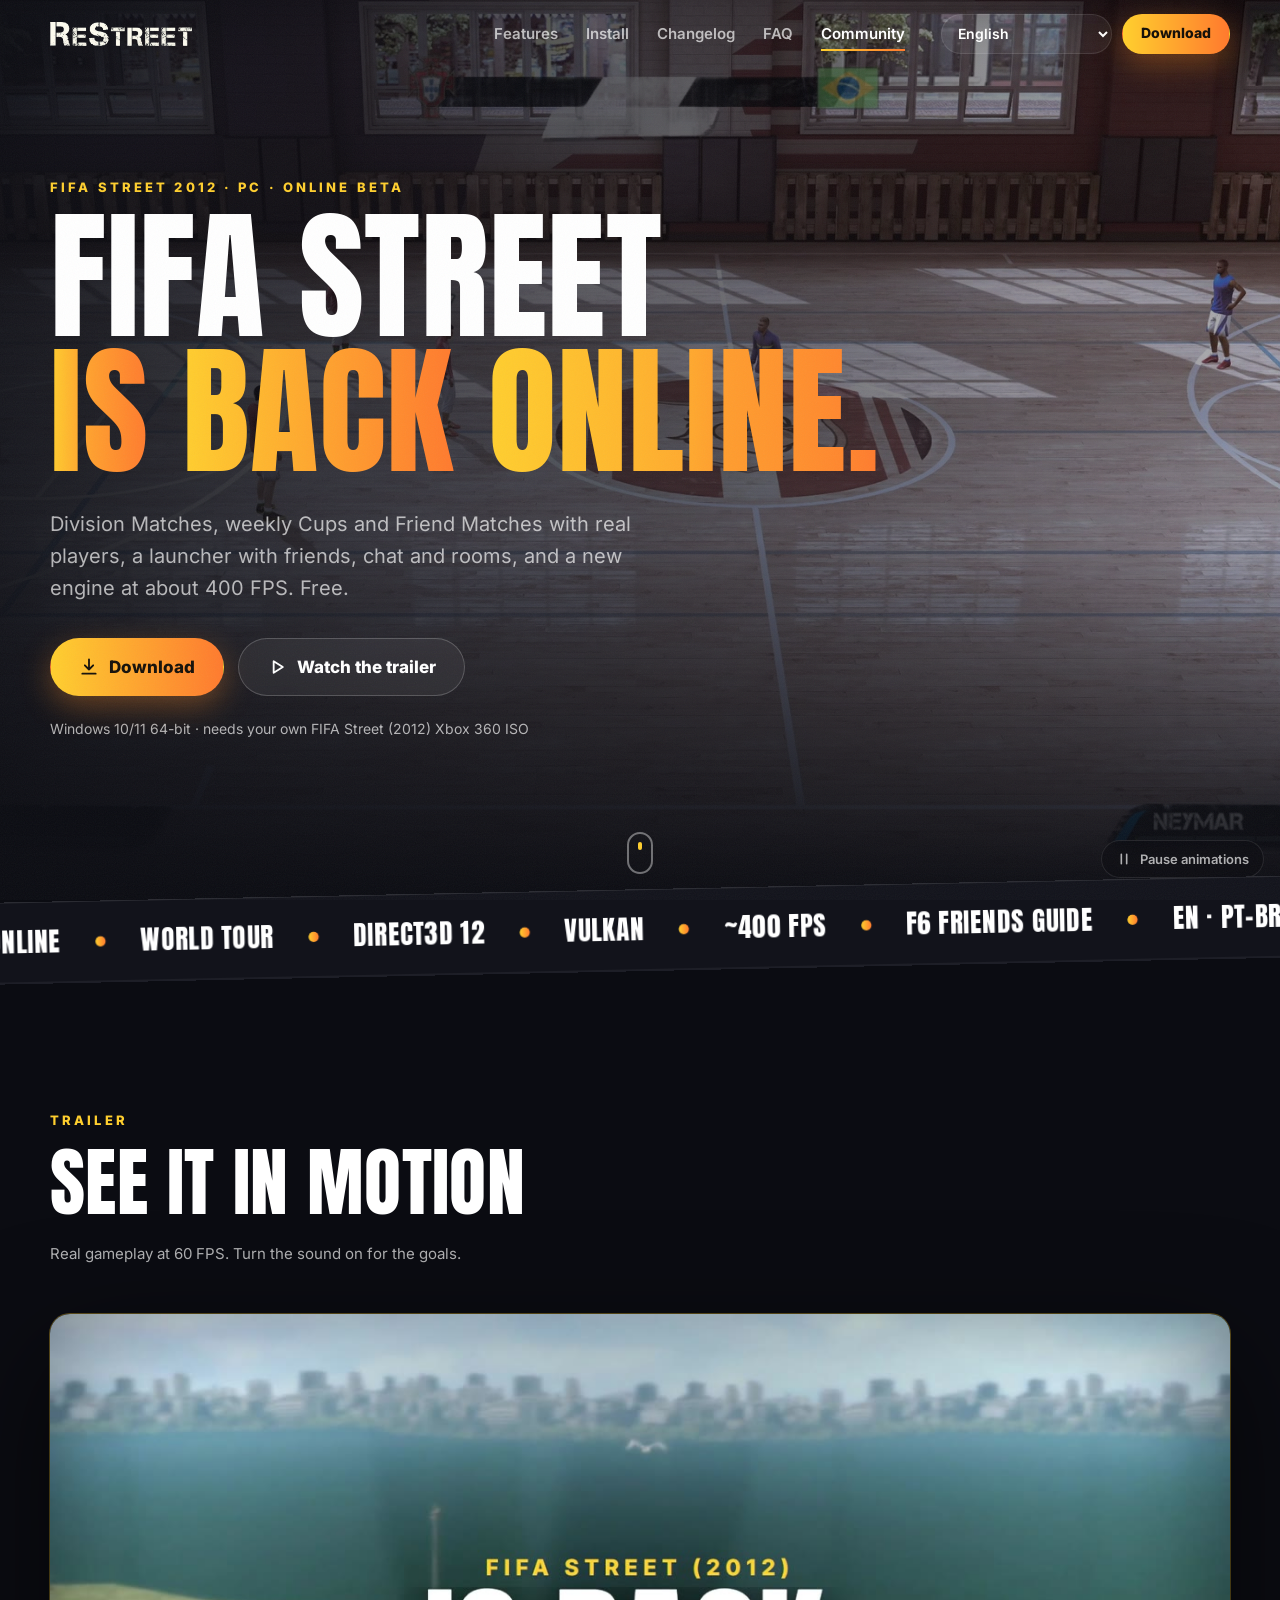
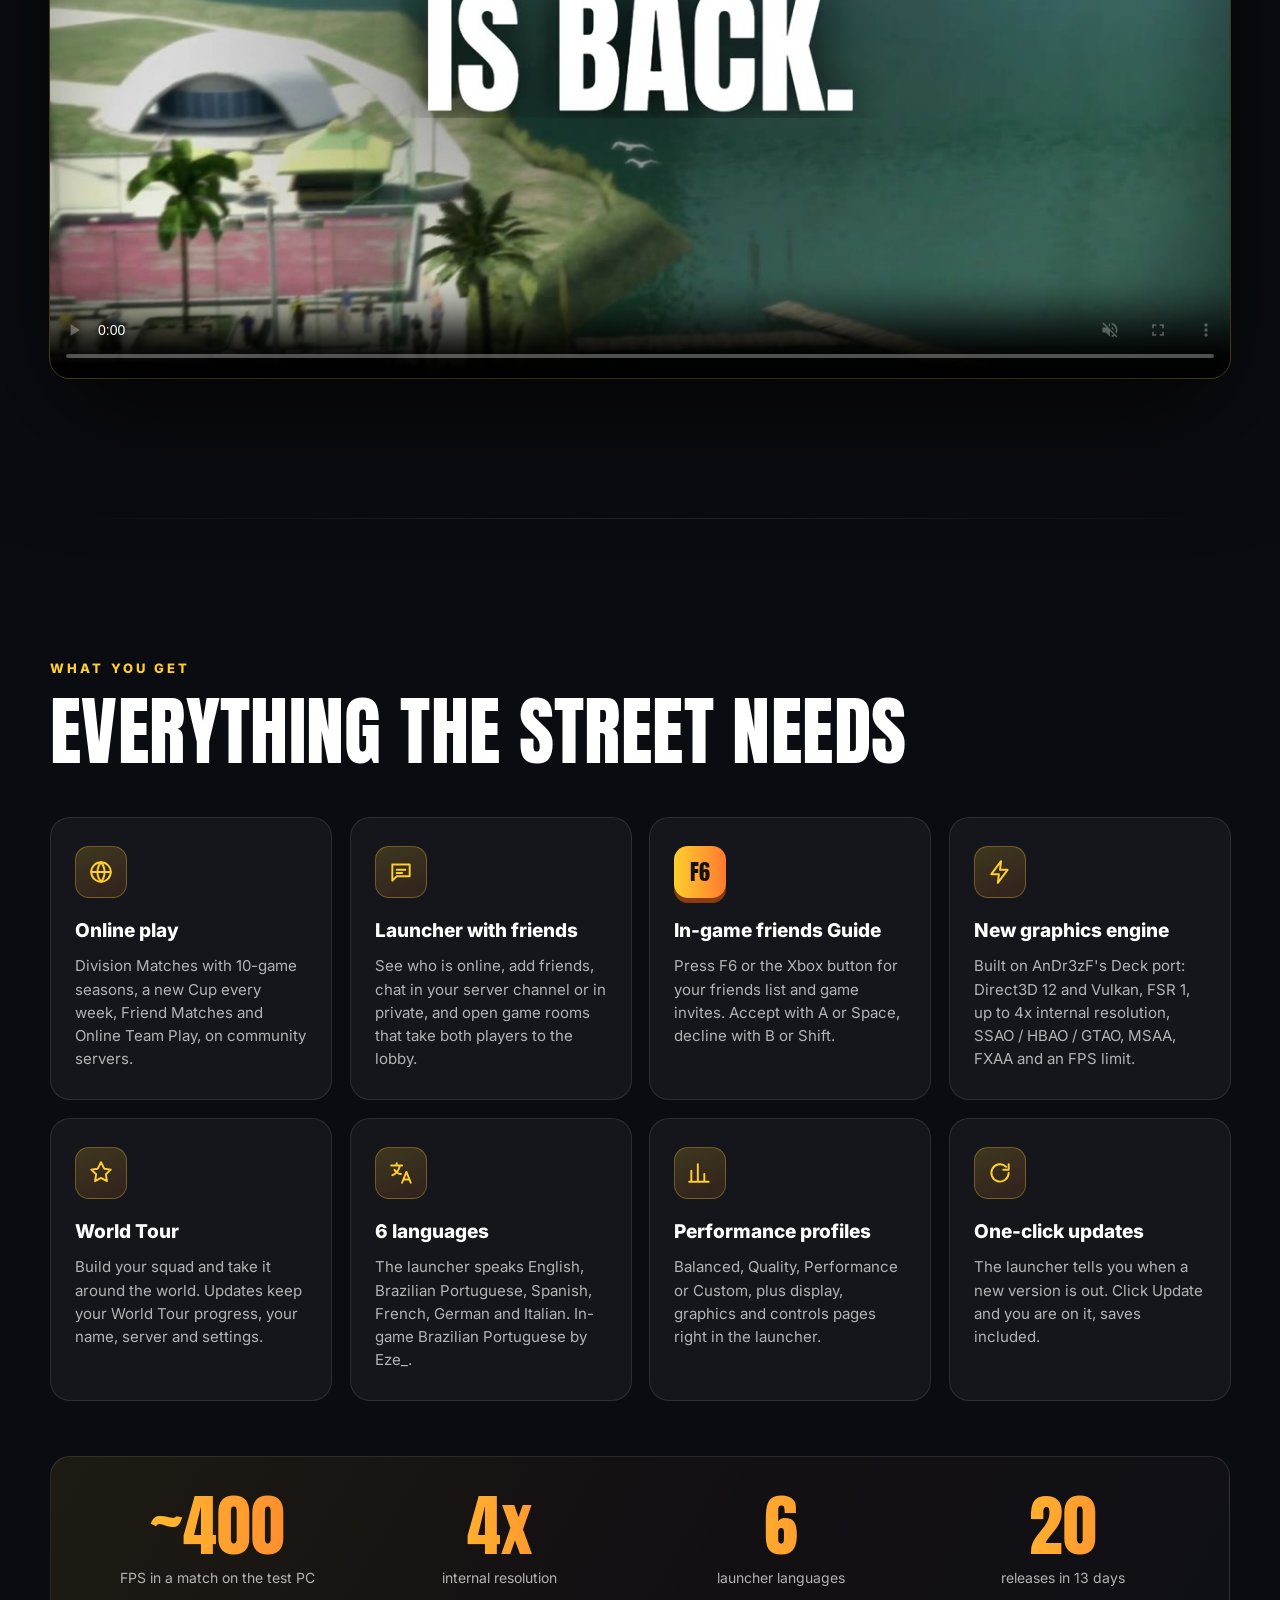
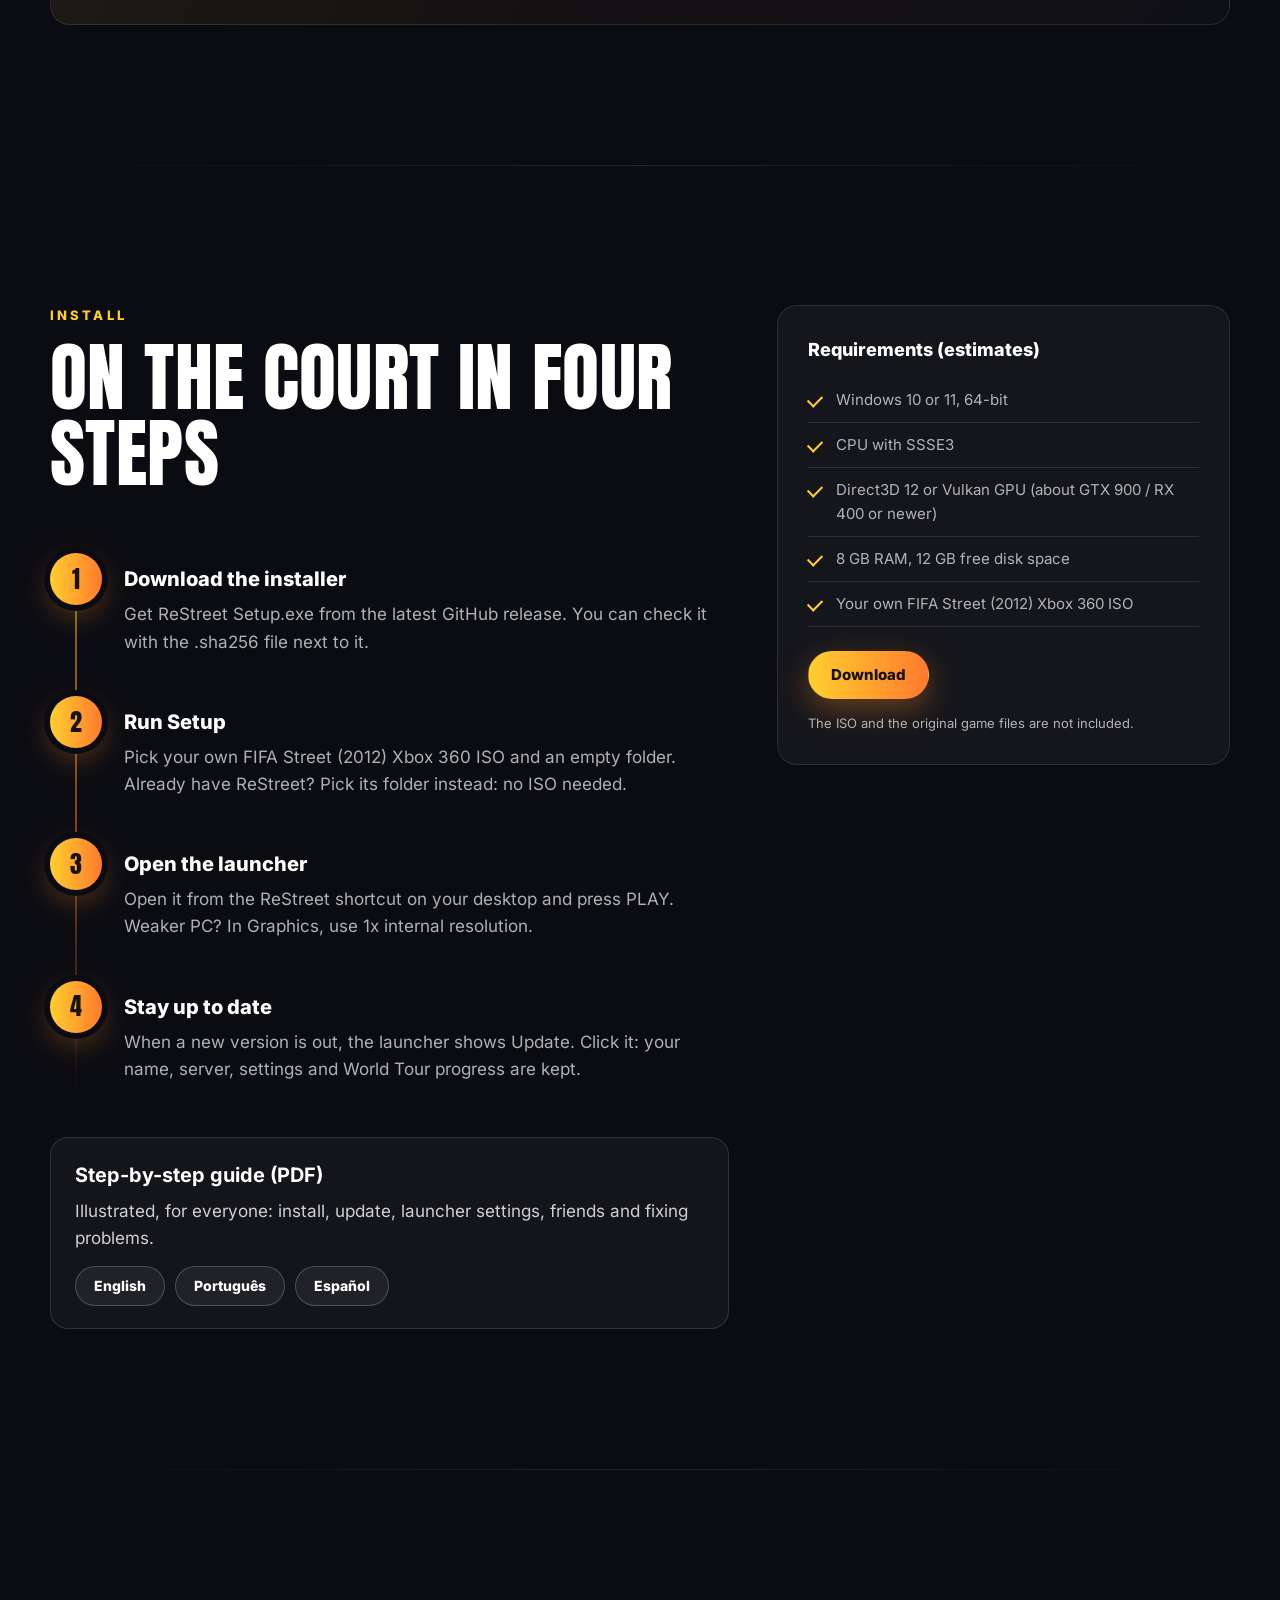
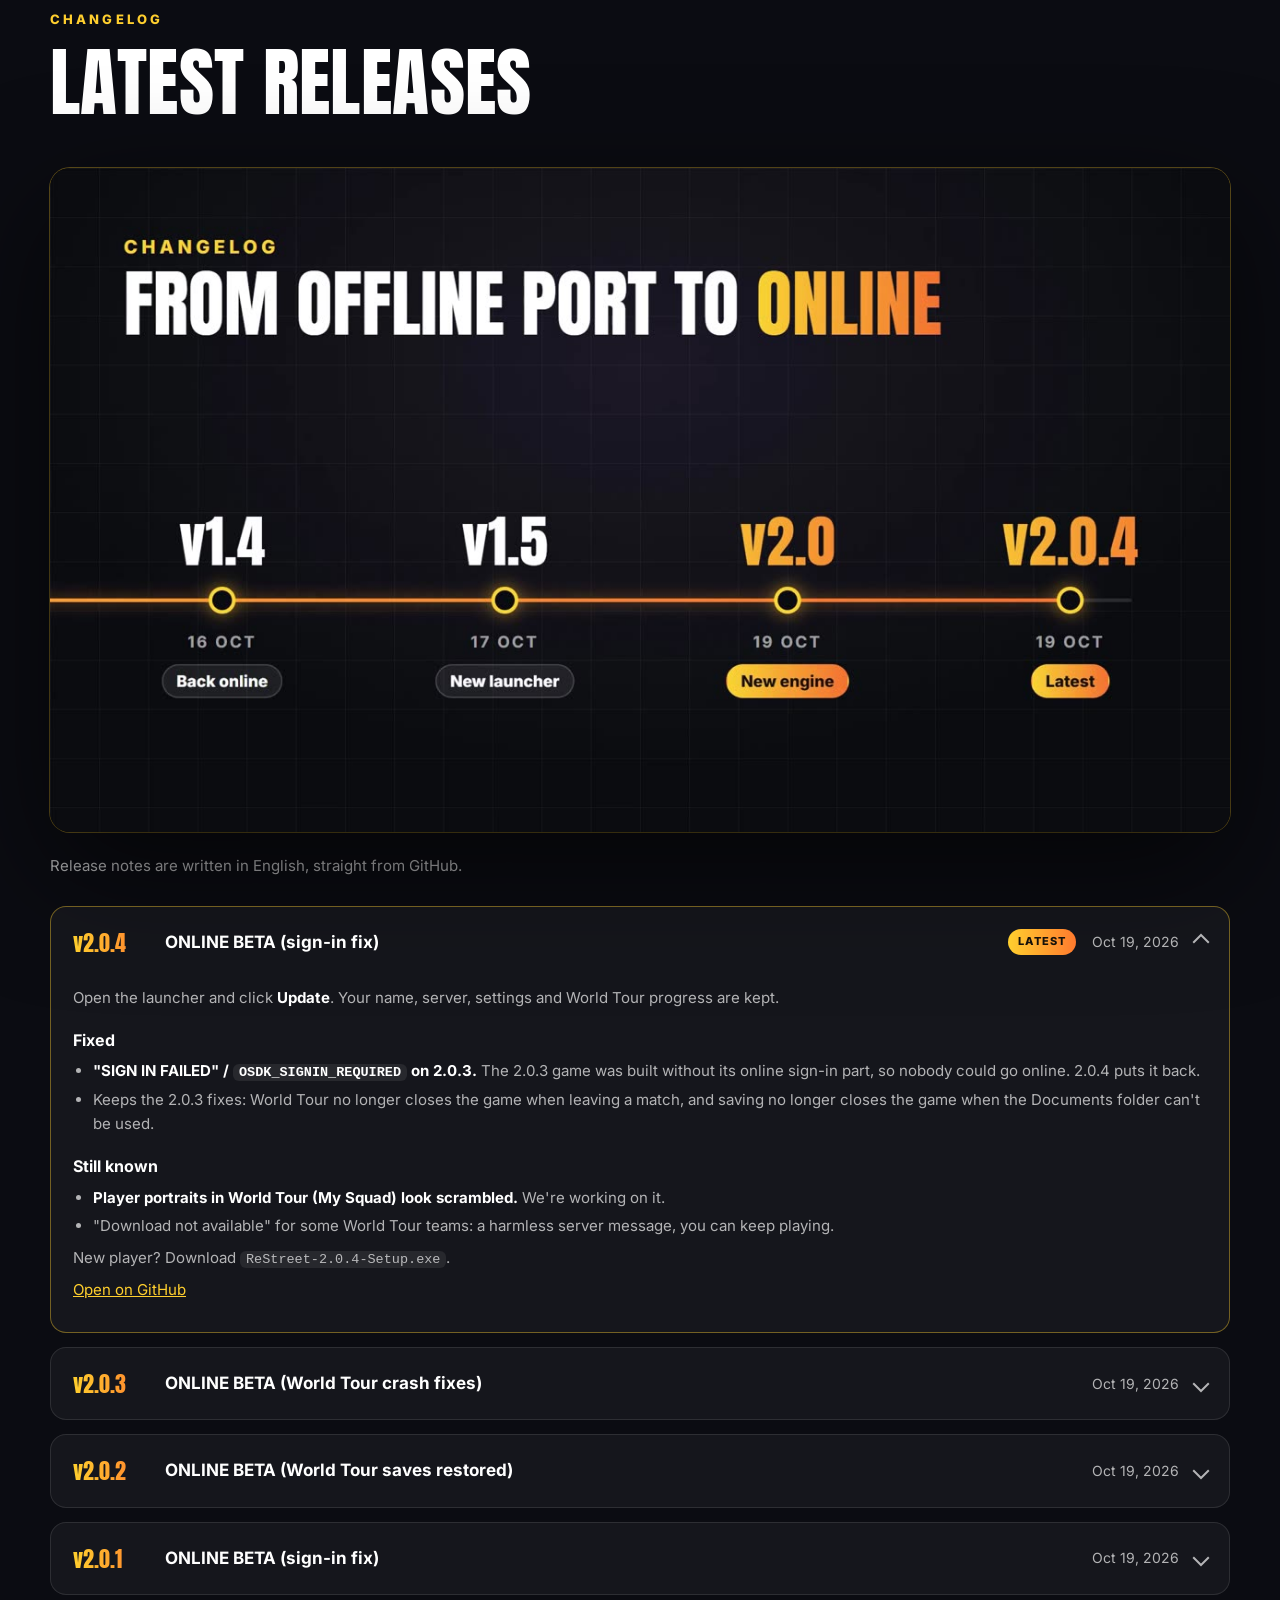
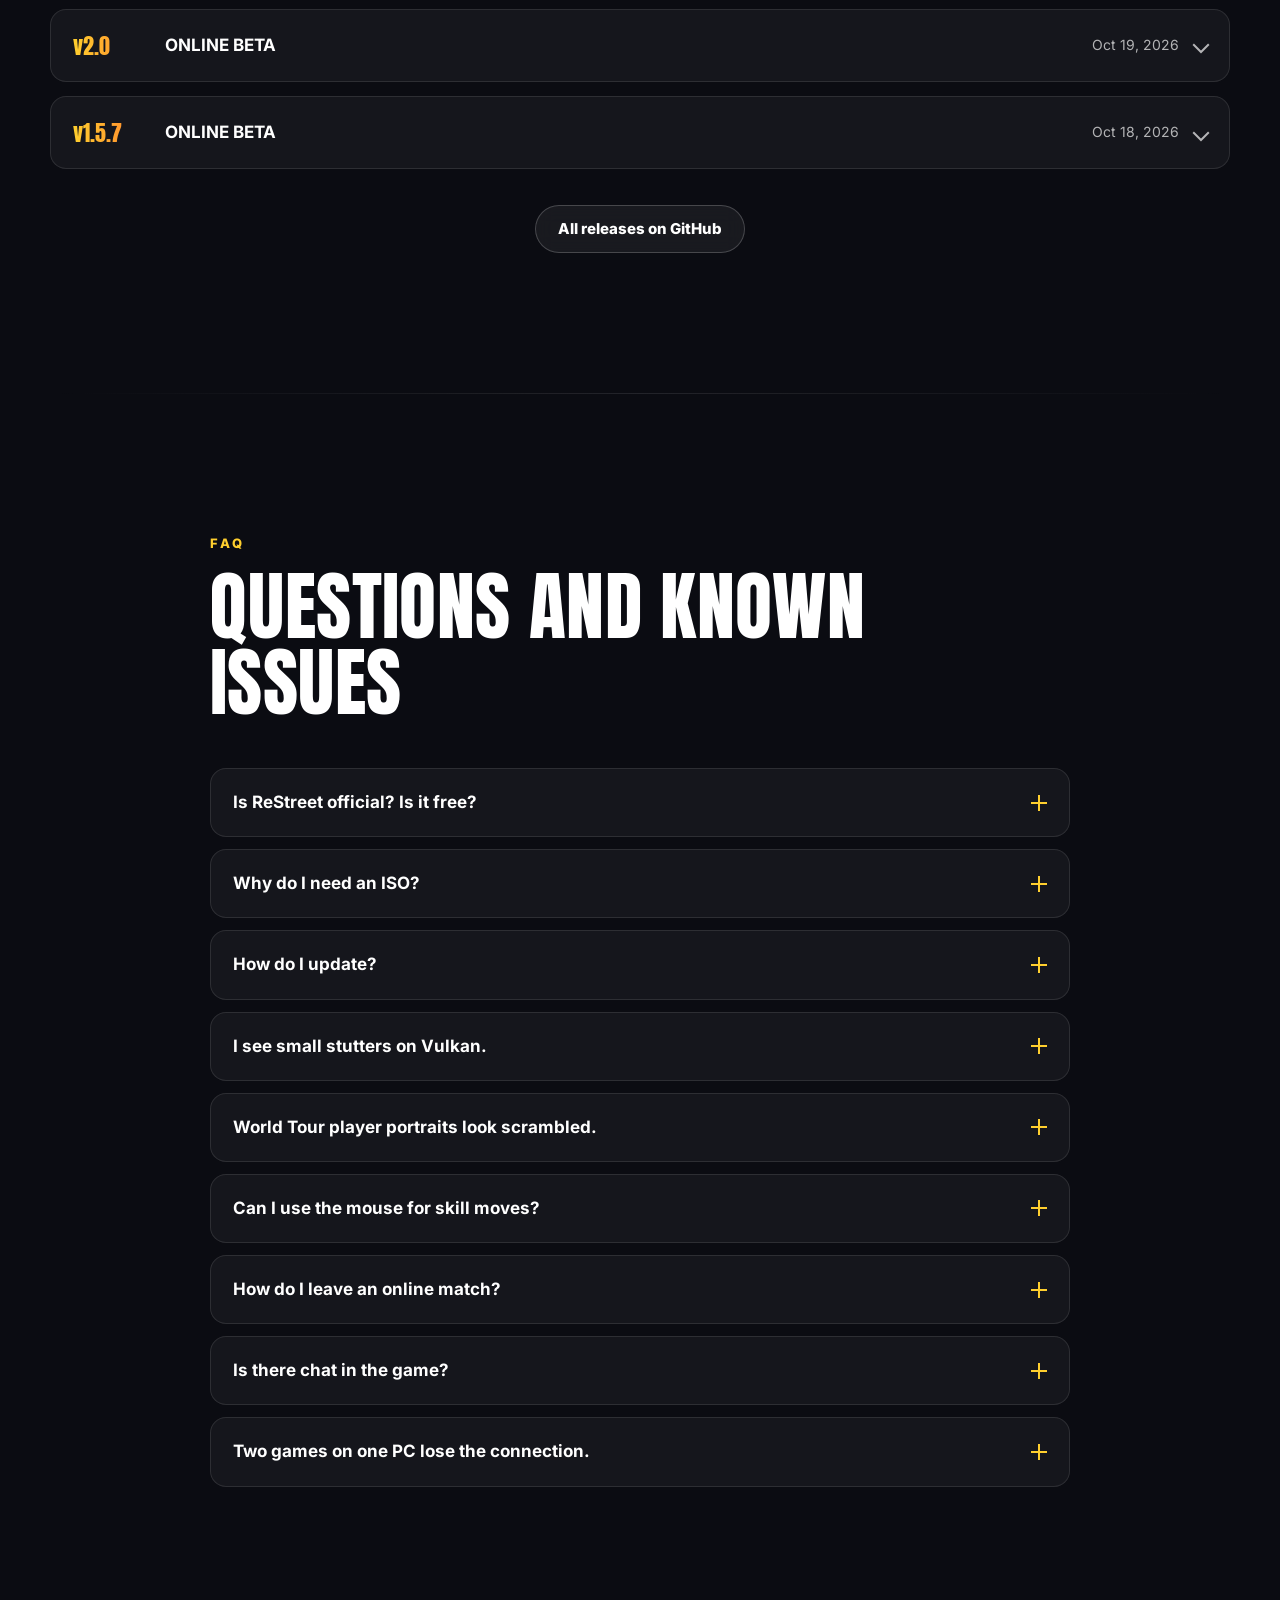
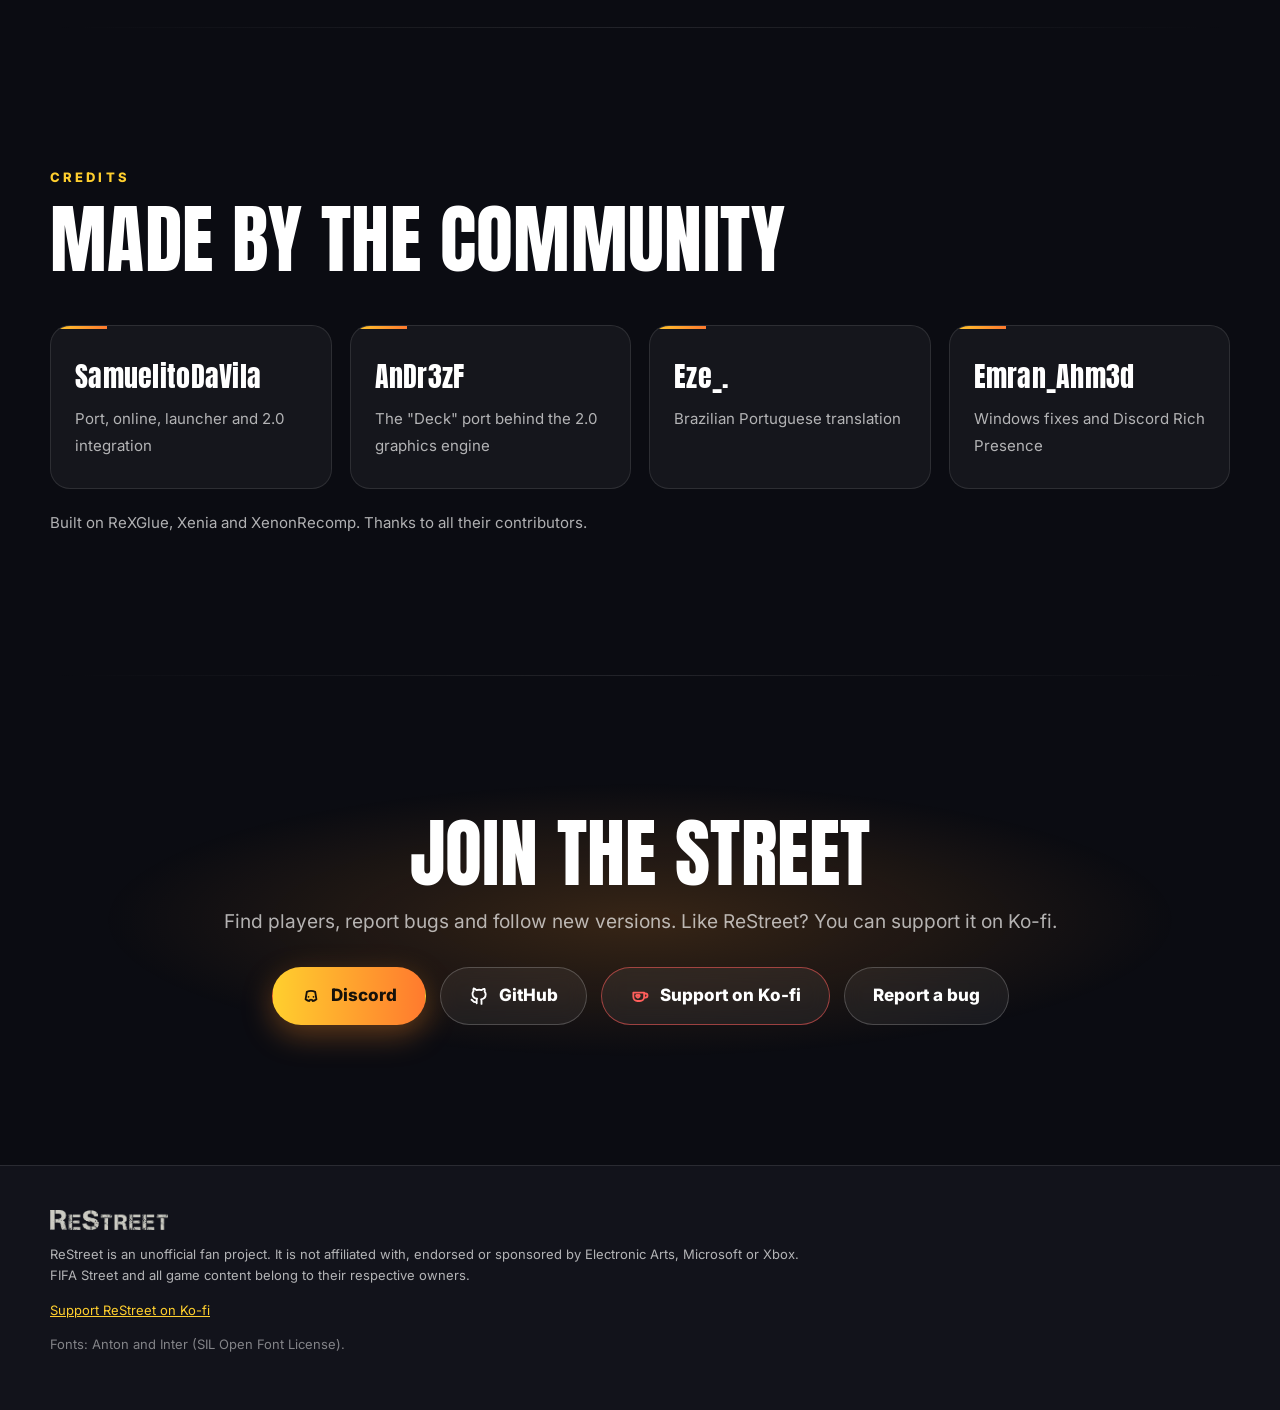
==== commit f1c785bf: "Website: step-by-step player guides (PDF) in the install section Co-Authored-By: Claude Opus 5.5 <no" ====
--- a/index.html
+++ b/index.html
@@ -162,9 +162,18 @@
           <ol class="steps">
             <li class="step reveal"><b>1</b><div><h3 data-i18n="i1.t">Download the installer</h3><p data-i18n="i1.d">Get ReStreet Setup.exe from the latest GitHub release. You can check it with the .sha256 file next to it.</p></div></li>
             <li class="step reveal"><b>2</b><div><h3 data-i18n="i2.t">Run Setup</h3><p data-i18n="i2.d">Pick your own FIFA Street (2012) Xbox 360 ISO and an empty folder. Already have ReStreet? Pick its folder instead: no ISO needed.</p></div></li>
-            <li class="step reveal"><b>3</b><div><h3 data-i18n="i3.t">Open the launcher</h3><p data-i18n="i3.d">Choose your online name, your server and a performance profile, then press PLAY.</p></div></li>
+            <li class="step reveal"><b>3</b><div><h3 data-i18n="i3.t">Open the launcher</h3><p data-i18n="i3.d">Open it from the ReStreet shortcut on your desktop and press PLAY. Weaker PC? In Graphics, use 1x internal resolution.</p></div></li>
             <li class="step reveal"><b>4</b><div><h3 data-i18n="i4.t">Stay up to date</h3><p data-i18n="i4.d">When a new version is out, the launcher shows Update. Click it: your name, server, settings and World Tour progress are kept.</p></div></li>
           </ol>
+          <div class="guides reveal">
+            <h3 data-i18n="gd.t">Step-by-step guide (PDF)</h3>
+            <p data-i18n="gd.d">Illustrated, for everyone: install, update, launcher settings, friends and fixing problems.</p>
+            <div class="guides__btns">
+              <a class="btn btn--ghost btn--sm" href="assets/guides/ReStreet-Guide-EN.pdf" hreflang="en" target="_blank" rel="noopener">English</a>
+              <a class="btn btn--ghost btn--sm" href="assets/guides/ReStreet-Guide-PT.pdf" hreflang="pt" target="_blank" rel="noopener">Português</a>
+              <a class="btn btn--ghost btn--sm" href="assets/guides/ReStreet-Guide-ES.pdf" hreflang="es" target="_blank" rel="noopener">Español</a>
+            </div>
+          </div>
         </div>
         <aside class="req reveal" aria-labelledby="req-t">
           <h3 id="req-t" data-i18n="req.t">Requirements (estimates)</h3>
--- a/assets/css/site.css
+++ b/assets/css/site.css
@@ -250,3 +250,9 @@
   .split .ch { transform: none; animation: none; }
   .js .reveal { transform: none; transition: opacity .6s ease; }
 }
+
+/* Player guides (PDF) under the install steps */
+.guides{margin-top:28px;padding:22px 24px;border:1px solid rgba(255,255,255,.12);border-radius:18px;background:rgba(255,255,255,.04)}
+.guides h3{margin:0 0 6px}
+.guides p{margin:0 0 14px;opacity:.8}
+.guides__btns{display:flex;flex-wrap:wrap;gap:10px}
